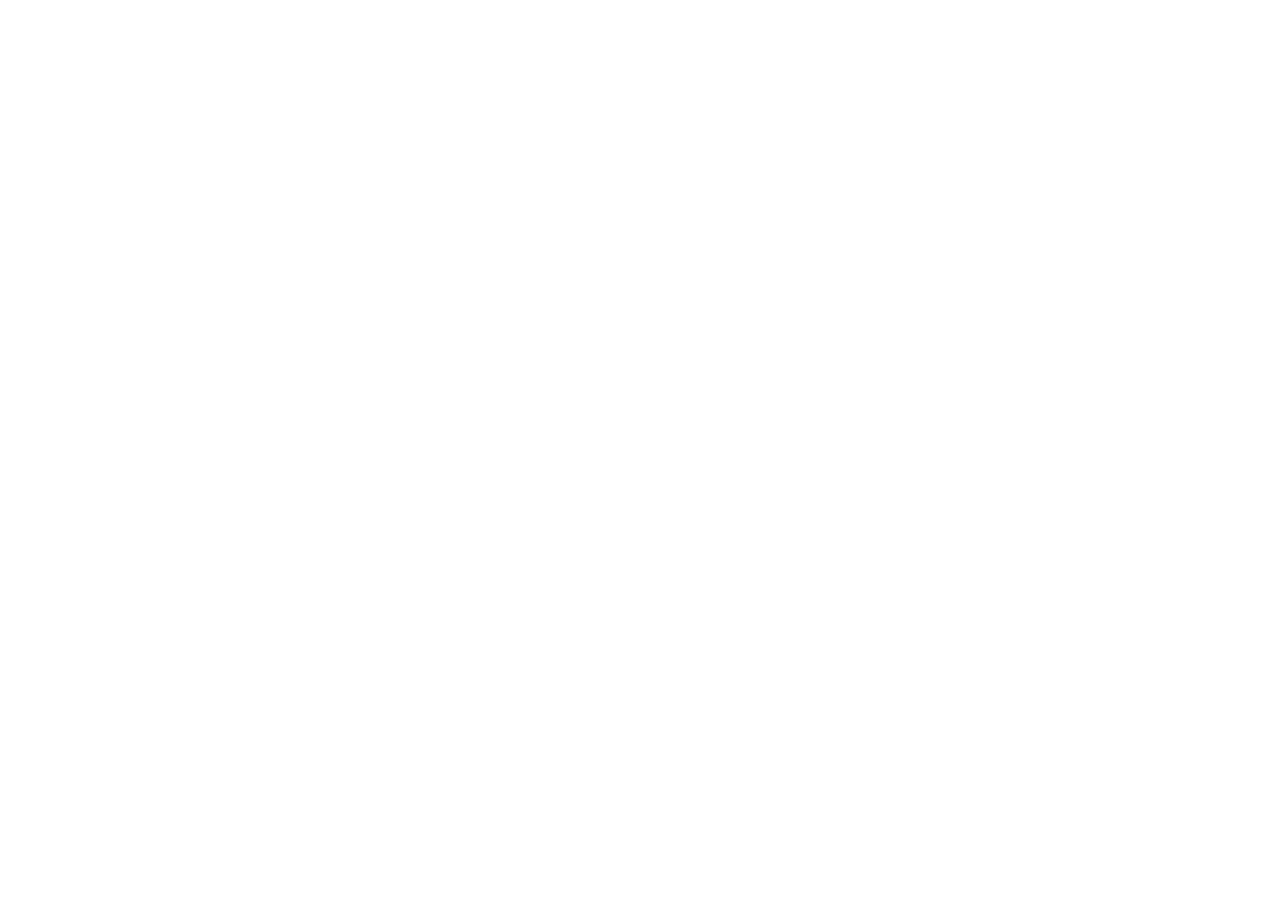
==== index.html @ c4b6b6ae "注册页面完成" ====
<!DOCTYPE html>
<html lang="en">
<head>
    <meta charset="UTF-8">
    <meta name="viewport" content="width=device-width, initial-scale=1.0">
    <title>Document</title>
</head>
<body>
    
</body>
</html>
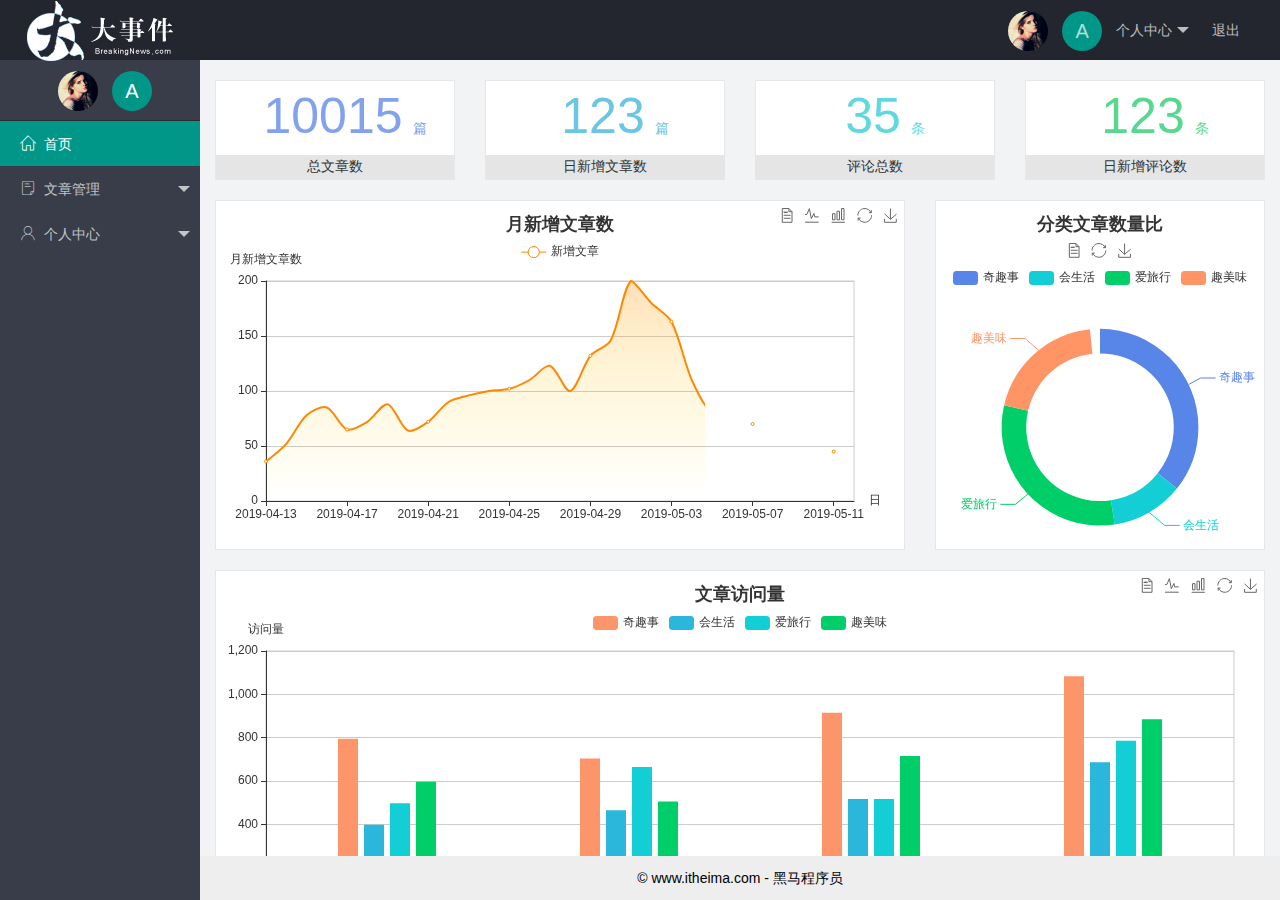
==== commit 9b82e47f: "index页面完成" ====
--- a/index.html
+++ b/index.html
@@ -4,8 +4,78 @@
     <meta charset="UTF-8">
     <meta name="viewport" content="width=device-width, initial-scale=1.0">
     <title>Document</title>
+    <link rel="stylesheet" href="/assets/lib/layui/css/layui.css">
+    <link rel="stylesheet" href="/assets/fonts/iconfont.css">
+    <link rel="stylesheet" href="/assets/css/index.css">
 </head>
-<body>
-    
-</body>
+<body class="layui-layout-body">
+    <div class="layui-layout layui-layout-admin">
+      <div class="layui-header">
+        <div class="layui-logo">
+            <img src="/assets/images/logo.png" alt="">
+        </div>
+        
+        <ul class="layui-nav layui-layout-right">
+          <li class="layui-nav-item">
+            <a href="javascript:;"class="userinfo" >
+              <img src="/assets/images/sample.jpg" class="layui-nav-img">
+              <span class="text-avatar">A</span>
+              个人中心
+            </a>
+            <dl class="layui-nav-child">
+                <dd><a href="javascript:;">基本资料</a></dd>
+                <dd><a href="javascript:;">更换头像</a></dd>
+                <dd><a href="javascript:;">重置密码</a></dd>
+            </dl>
+          </li>
+          <li class="layui-nav-item"><a href="javascript:;" id="btnLogout">退出</a></li>
+        </ul>
+      </div>
+      <div class="layui-side layui-bg-black">
+        <div class="layui-side-scroll">
+          <div class="userinfo">
+            <img src="/assets/images/sample.jpg" class="layui-nav-img">
+            <span class="text-avatar">A</span>
+          <span id="welcome"></span>
+          </div>
+          <!-- 左侧导航区域（可配合layui已有的垂直导航） -->
+          <ul class="layui-nav layui-nav-tree"  lay-filter="test" lay-shrink="all">
+            <li class="layui-nav-item layui-this">
+              <a  href="/home/dashboard.html" target="fm"><i class="iconfont icon-home"></i>首页</a>
+            
+            </li>
+            <li class="layui-nav-item">
+              <a href="javascript:;"><i class="iconfont icon-16"></i>文章管理</a>
+              <dl class="layui-nav-child">
+                <dd><a href="javascript:;"><i class="layui-icon layui-icon-app"></i> 文章类别</a></dd>
+                <dd><a href="javascript:;"><i class="layui-icon layui-icon-app"></i>文章列表</a></dd>
+                <dd><a href="javascript:;"><i class="layui-icon layui-icon-app"></i>发布文章</a></dd>
+              </dl>
+            </li>
+            <li class="layui-nav-item">
+                <a href="javascript:;"><i class="iconfont icon-user"></i>个人中心</a>
+                <dl class="layui-nav-child">
+                  <dd><a href="javascript:;"><i class="layui-icon layui-icon-app"></i>基本资料</a></dd>
+                  <dd><a href="javascript:;"><i class="layui-icon layui-icon-app"></i>更换头像</a></dd>
+                  <dd><a href="javascript:;"><i class="layui-icon layui-icon-app"></i>重置密码</a></dd>
+                </dl>
+              </li>
+          </ul>
+        </div>
+      </div>
+      
+      <div class="layui-body">
+        <!-- 内容主体区域 -->
+      <iframe name="fm" src="/home/dashboard.html" frameborder="0"></iframe>
+      </div>
+      <div class="layui-footer">
+        <!-- 底部固定区域 -->
+        © www.itheima.com - 黑马程序员
+      </div>
+    </div>
+    <script src="/assets/lib/layui/layui.all.js"></script>
+    <script src="/assets/lib/jquery.js"></script>
+    <script src="/assets/js/baseAPI.js"></script>
+    <script src="/assets/js/index.js"></script>
+    </body>
 </html>--- a/assets/lib/layui/css/layui.css
+++ b/assets/lib/layui/css/layui.css
@@ -0,0 +1,2 @@
+/** layui-v2.5.5 MIT License By https://www.layui.com */
+ .layui-inline,img{display:inline-block;vertical-align:middle}h1,h2,h3,h4,h5,h6{font-weight:400}.layui-edge,.layui-header,.layui-inline,.layui-main{position:relative}.layui-body,.layui-edge,.layui-elip{overflow:hidden}.layui-btn,.layui-edge,.layui-inline,img{vertical-align:middle}.layui-btn,.layui-disabled,.layui-icon,.layui-unselect{-moz-user-select:none;-webkit-user-select:none;-ms-user-select:none}.layui-elip,.layui-form-checkbox span,.layui-form-pane .layui-form-label{text-overflow:ellipsis;white-space:nowrap}.layui-breadcrumb,.layui-tree-btnGroup{visibility:hidden}blockquote,body,button,dd,div,dl,dt,form,h1,h2,h3,h4,h5,h6,input,li,ol,p,pre,td,textarea,th,ul{margin:0;padding:0;-webkit-tap-highlight-color:rgba(0,0,0,0)}a:active,a:hover{outline:0}img{border:none}li{list-style:none}table{border-collapse:collapse;border-spacing:0}h4,h5,h6{font-size:100%}button,input,optgroup,option,select,textarea{font-family:inherit;font-size:inherit;font-style:inherit;font-weight:inherit;outline:0}pre{white-space:pre-wrap;white-space:-moz-pre-wrap;white-space:-pre-wrap;white-space:-o-pre-wrap;word-wrap:break-word}body{line-height:24px;font:14px Helvetica Neue,Helvetica,PingFang SC,Tahoma,Arial,sans-serif}hr{height:1px;margin:10px 0;border:0;clear:both}a{color:#333;text-decoration:none}a:hover{color:#777}a cite{font-style:normal;*cursor:pointer}.layui-border-box,.layui-border-box *{box-sizing:border-box}.layui-box,.layui-box *{box-sizing:content-box}.layui-clear{clear:both;*zoom:1}.layui-clear:after{content:'\20';clear:both;*zoom:1;display:block;height:0}.layui-inline{*display:inline;*zoom:1}.layui-edge{display:inline-block;width:0;height:0;border-width:6px;border-style:dashed;border-color:transparent}.layui-edge-top{top:-4px;border-bottom-color:#999;border-bottom-style:solid}.layui-edge-right{border-left-color:#999;border-left-style:solid}.layui-edge-bottom{top:2px;border-top-color:#999;border-top-style:solid}.layui-edge-left{border-right-color:#999;border-right-style:solid}.layui-disabled,.layui-disabled:hover{color:#d2d2d2!important;cursor:not-allowed!important}.layui-circle{border-radius:100%}.layui-show{display:block!important}.layui-hide{display:none!important}@font-face{font-family:layui-icon;src:url(../font/iconfont.eot?v=250);src:url(../font/iconfont.eot?v=250#iefix) format('embedded-opentype'),url(../font/iconfont.woff2?v=250) format('woff2'),url(../font/iconfont.woff?v=250) format('woff'),url(../font/iconfont.ttf?v=250) format('truetype'),url(../font/iconfont.svg?v=250#layui-icon) format('svg')}.layui-icon{font-family:layui-icon!important;font-size:16px;font-style:normal;-webkit-font-smoothing:antialiased;-moz-osx-font-smoothing:grayscale}.layui-icon-reply-fill:before{content:"\e611"}.layui-icon-set-fill:before{content:"\e614"}.layui-icon-menu-fill:before{content:"\e60f"}.layui-icon-search:before{content:"\e615"}.layui-icon-share:before{content:"\e641"}.layui-icon-set-sm:before{content:"\e620"}.layui-icon-engine:before{content:"\e628"}.layui-icon-close:before{content:"\1006"}.layui-icon-close-fill:before{content:"\1007"}.layui-icon-chart-screen:before{content:"\e629"}.layui-icon-star:before{content:"\e600"}.layui-icon-circle-dot:before{content:"\e617"}.layui-icon-chat:before{content:"\e606"}.layui-icon-release:before{content:"\e609"}.layui-icon-list:before{content:"\e60a"}.layui-icon-chart:before{content:"\e62c"}.layui-icon-ok-circle:before{content:"\1005"}.layui-icon-layim-theme:before{content:"\e61b"}.layui-icon-table:before{content:"\e62d"}.layui-icon-right:before{content:"\e602"}.layui-icon-left:before{content:"\e603"}.layui-icon-cart-simple:before{content:"\e698"}.layui-icon-face-cry:before{content:"\e69c"}.layui-icon-face-smile:before{content:"\e6af"}.layui-icon-survey:before{content:"\e6b2"}.layui-icon-tree:before{content:"\e62e"}.layui-icon-upload-circle:before{content:"\e62f"}.layui-icon-add-circle:before{content:"\e61f"}.layui-icon-download-circle:before{content:"\e601"}.layui-icon-templeate-1:before{content:"\e630"}.layui-icon-util:before{content:"\e631"}.layui-icon-face-surprised:before{content:"\e664"}.layui-icon-edit:before{content:"\e642"}.layui-icon-speaker:before{content:"\e645"}.layui-icon-down:before{content:"\e61a"}.layui-icon-file:before{content:"\e621"}.layui-icon-layouts:before{content:"\e632"}.layui-icon-rate-half:before{content:"\e6c9"}.layui-icon-add-circle-fine:before{content:"\e608"}.layui-icon-prev-circle:before{content:"\e633"}.layui-icon-read:before{content:"\e705"}.layui-icon-404:before{content:"\e61c"}.layui-icon-carousel:before{content:"\e634"}.layui-icon-help:before{content:"\e607"}.layui-icon-code-circle:before{content:"\e635"}.layui-icon-water:before{content:"\e636"}.layui-icon-username:before{content:"\e66f"}.layui-icon-find-fill:before{content:"\e670"}.layui-icon-about:before{content:"\e60b"}.layui-icon-location:before{content:"\e715"}.layui-icon-up:before{content:"\e619"}.layui-icon-pause:before{content:"\e651"}.layui-icon-date:before{content:"\e637"}.layui-icon-layim-uploadfile:before{content:"\e61d"}.layui-icon-delete:before{content:"\e640"}.layui-icon-play:before{content:"\e652"}.layui-icon-top:before{content:"\e604"}.layui-icon-friends:before{content:"\e612"}.layui-icon-refresh-3:before{content:"\e9aa"}.layui-icon-ok:before{content:"\e605"}.layui-icon-layer:before{content:"\e638"}.layui-icon-face-smile-fine:before{content:"\e60c"}.layui-icon-dollar:before{content:"\e659"}.layui-icon-group:before{content:"\e613"}.layui-icon-layim-download:before{content:"\e61e"}.layui-icon-picture-fine:before{content:"\e60d"}.layui-icon-link:before{content:"\e64c"}.layui-icon-diamond:before{content:"\e735"}.layui-icon-log:before{content:"\e60e"}.layui-icon-rate-solid:before{content:"\e67a"}.layui-icon-fonts-del:before{content:"\e64f"}.layui-icon-unlink:before{content:"\e64d"}.layui-icon-fonts-clear:before{content:"\e639"}.layui-icon-triangle-r:before{content:"\e623"}.layui-icon-circle:before{content:"\e63f"}.layui-icon-radio:before{content:"\e643"}.layui-icon-align-center:before{content:"\e647"}.layui-icon-align-right:before{content:"\e648"}.layui-icon-align-left:before{content:"\e649"}.layui-icon-loading-1:before{content:"\e63e"}.layui-icon-return:before{content:"\e65c"}.layui-icon-fonts-strong:before{content:"\e62b"}.layui-icon-upload:before{content:"\e67c"}.layui-icon-dialogue:before{content:"\e63a"}.layui-icon-video:before{content:"\e6ed"}.layui-icon-headset:before{content:"\e6fc"}.layui-icon-cellphone-fine:before{content:"\e63b"}.layui-icon-add-1:before{content:"\e654"}.layui-icon-face-smile-b:before{content:"\e650"}.layui-icon-fonts-html:before{content:"\e64b"}.layui-icon-form:before{content:"\e63c"}.layui-icon-cart:before{content:"\e657"}.layui-icon-camera-fill:before{content:"\e65d"}.layui-icon-tabs:before{content:"\e62a"}.layui-icon-fonts-code:before{content:"\e64e"}.layui-icon-fire:before{content:"\e756"}.layui-icon-set:before{content:"\e716"}.layui-icon-fonts-u:before{content:"\e646"}.layui-icon-triangle-d:before{content:"\e625"}.layui-icon-tips:before{content:"\e702"}.layui-icon-picture:before{content:"\e64a"}.layui-icon-more-vertical:before{content:"\e671"}.layui-icon-flag:before{content:"\e66c"}.layui-icon-loading:before{content:"\e63d"}.layui-icon-fonts-i:before{content:"\e644"}.layui-icon-refresh-1:before{content:"\e666"}.layui-icon-rmb:before{content:"\e65e"}.layui-icon-home:before{content:"\e68e"}.layui-icon-user:before{content:"\e770"}.layui-icon-notice:before{content:"\e667"}.layui-icon-login-weibo:before{content:"\e675"}.layui-icon-voice:before{content:"\e688"}.layui-icon-upload-drag:before{content:"\e681"}.layui-icon-login-qq:before{content:"\e676"}.layui-icon-snowflake:before{content:"\e6b1"}.layui-icon-file-b:before{content:"\e655"}.layui-icon-template:before{content:"\e663"}.layui-icon-auz:before{content:"\e672"}.layui-icon-console:before{content:"\e665"}.layui-icon-app:before{content:"\e653"}.layui-icon-prev:before{content:"\e65a"}.layui-icon-website:before{content:"\e7ae"}.layui-icon-next:before{content:"\e65b"}.layui-icon-component:before{content:"\e857"}.layui-icon-more:before{content:"\e65f"}.layui-icon-login-wechat:before{content:"\e677"}.layui-icon-shrink-right:before{content:"\e668"}.layui-icon-spread-left:before{content:"\e66b"}.layui-icon-camera:before{content:"\e660"}.layui-icon-note:before{content:"\e66e"}.layui-icon-refresh:before{content:"\e669"}.layui-icon-female:before{content:"\e661"}.layui-icon-male:before{content:"\e662"}.layui-icon-password:before{content:"\e673"}.layui-icon-senior:before{content:"\e674"}.layui-icon-theme:before{content:"\e66a"}.layui-icon-tread:before{content:"\e6c5"}.layui-icon-praise:before{content:"\e6c6"}.layui-icon-star-fill:before{content:"\e658"}.layui-icon-rate:before{content:"\e67b"}.layui-icon-template-1:before{content:"\e656"}.layui-icon-vercode:before{content:"\e679"}.layui-icon-cellphone:before{content:"\e678"}.layui-icon-screen-full:before{content:"\e622"}.layui-icon-screen-restore:before{content:"\e758"}.layui-icon-cols:before{content:"\e610"}.layui-icon-export:before{content:"\e67d"}.layui-icon-print:before{content:"\e66d"}.layui-icon-slider:before{content:"\e714"}.layui-icon-addition:before{content:"\e624"}.layui-icon-subtraction:before{content:"\e67e"}.layui-icon-service:before{content:"\e626"}.layui-icon-transfer:before{content:"\e691"}.layui-main{width:1140px;margin:0 auto}.layui-header{z-index:1000;height:60px}.layui-header a:hover{transition:all .5s;-webkit-transition:all .5s}.layui-side{position:fixed;left:0;top:0;bottom:0;z-index:999;width:200px;overflow-x:hidden}.layui-side-scroll{position:relative;width:220px;height:100%;overflow-x:hidden}.layui-body{position:absolute;left:200px;right:0;top:0;bottom:0;z-index:998;width:auto;overflow-y:auto;box-sizing:border-box}.layui-layout-body{overflow:hidden}.layui-layout-admin .layui-header{background-color:#23262E}.layui-layout-admin .layui-side{top:60px;width:200px;overflow-x:hidden}.layui-layout-admin .layui-body{position:fixed;top:60px;bottom:44px}.layui-layout-admin .layui-main{width:auto;margin:0 15px}.layui-layout-admin .layui-footer{position:fixed;left:200px;right:0;bottom:0;height:44px;line-height:44px;padding:0 15px;background-color:#eee}.layui-layout-admin .layui-logo{position:absolute;left:0;top:0;width:200px;height:100%;line-height:60px;text-align:center;color:#009688;font-size:16px}.layui-layout-admin .layui-header .layui-nav{background:0 0}.layui-layout-left{position:absolute!important;left:200px;top:0}.layui-layout-right{position:absolute!important;right:0;top:0}.layui-container{position:relative;margin:0 auto;padding:0 15px;box-sizing:border-box}.layui-fluid{position:relative;margin:0 auto;padding:0 15px}.layui-row:after,.layui-row:before{content:'';display:block;clear:both}.layui-col-lg1,.layui-col-lg10,.layui-col-lg11,.layui-col-lg12,.layui-col-lg2,.layui-col-lg3,.layui-col-lg4,.layui-col-lg5,.layui-col-lg6,.layui-col-lg7,.layui-col-lg8,.layui-col-lg9,.layui-col-md1,.layui-col-md10,.layui-col-md11,.layui-col-md12,.layui-col-md2,.layui-col-md3,.layui-col-md4,.layui-col-md5,.layui-col-md6,.layui-col-md7,.layui-col-md8,.layui-col-md9,.layui-col-sm1,.layui-col-sm10,.layui-col-sm11,.layui-col-sm12,.layui-col-sm2,.layui-col-sm3,.layui-col-sm4,.layui-col-sm5,.layui-col-sm6,.layui-col-sm7,.layui-col-sm8,.layui-col-sm9,.layui-col-xs1,.layui-col-xs10,.layui-col-xs11,.layui-col-xs12,.layui-col-xs2,.layui-col-xs3,.layui-col-xs4,.layui-col-xs5,.layui-col-xs6,.layui-col-xs7,.layui-col-xs8,.layui-col-xs9{position:relative;display:block;box-sizing:border-box}.layui-col-xs1,.layui-col-xs10,.layui-col-xs11,.layui-col-xs12,.layui-col-xs2,.layui-col-xs3,.layui-col-xs4,.layui-col-xs5,.layui-col-xs6,.layui-col-xs7,.layui-col-xs8,.layui-col-xs9{float:left}.layui-col-xs1{width:8.33333333%}.layui-col-xs2{width:16.66666667%}.layui-col-xs3{width:25%}.layui-col-xs4{width:33.33333333%}.layui-col-xs5{width:41.66666667%}.layui-col-xs6{width:50%}.layui-col-xs7{width:58.33333333%}.layui-col-xs8{width:66.66666667%}.layui-col-xs9{width:75%}.layui-col-xs10{width:83.33333333%}.layui-col-xs11{width:91.66666667%}.layui-col-xs12{width:100%}.layui-col-xs-offset1{margin-left:8.33333333%}.layui-col-xs-offset2{margin-left:16.66666667%}.layui-col-xs-offset3{margin-left:25%}.layui-col-xs-offset4{margin-left:33.33333333%}.layui-col-xs-offset5{margin-left:41.66666667%}.layui-col-xs-offset6{margin-left:50%}.layui-col-xs-offset7{margin-left:58.33333333%}.layui-col-xs-offset8{margin-left:66.66666667%}.layui-col-xs-offset9{margin-left:75%}.layui-col-xs-offset10{margin-left:83.33333333%}.layui-col-xs-offset11{margin-left:91.66666667%}.layui-col-xs-offset12{margin-left:100%}@media screen and (max-width:768px){.layui-hide-xs{display:none!important}.layui-show-xs-block{display:block!important}.layui-show-xs-inline{display:inline!important}.layui-show-xs-inline-block{display:inline-block!important}}@media screen and (min-width:768px){.layui-container{width:750px}.layui-hide-sm{display:none!important}.layui-show-sm-block{display:block!important}.layui-show-sm-inline{display:inline!important}.layui-show-sm-inline-block{display:inline-block!important}.layui-col-sm1,.layui-col-sm10,.layui-col-sm11,.layui-col-sm12,.layui-col-sm2,.layui-col-sm3,.layui-col-sm4,.layui-col-sm5,.layui-col-sm6,.layui-col-sm7,.layui-col-sm8,.layui-col-sm9{float:left}.layui-col-sm1{width:8.33333333%}.layui-col-sm2{width:16.66666667%}.layui-col-sm3{width:25%}.layui-col-sm4{width:33.33333333%}.layui-col-sm5{width:41.66666667%}.layui-col-sm6{width:50%}.layui-col-sm7{width:58.33333333%}.layui-col-sm8{width:66.66666667%}.layui-col-sm9{width:75%}.layui-col-sm10{width:83.33333333%}.layui-col-sm11{width:91.66666667%}.layui-col-sm12{width:100%}.layui-col-sm-offset1{margin-left:8.33333333%}.layui-col-sm-offset2{margin-left:16.66666667%}.layui-col-sm-offset3{margin-left:25%}.layui-col-sm-offset4{margin-left:33.33333333%}.layui-col-sm-offset5{margin-left:41.66666667%}.layui-col-sm-offset6{margin-left:50%}.layui-col-sm-offset7{margin-left:58.33333333%}.layui-col-sm-offset8{margin-left:66.66666667%}.layui-col-sm-offset9{margin-left:75%}.layui-col-sm-offset10{margin-left:83.33333333%}.layui-col-sm-offset11{margin-left:91.66666667%}.layui-col-sm-offset12{margin-left:100%}}@media screen and (min-width:992px){.layui-container{width:970px}.layui-hide-md{display:none!important}.layui-show-md-block{display:block!important}.layui-show-md-inline{display:inline!important}.layui-show-md-inline-block{display:inline-block!important}.layui-col-md1,.layui-col-md10,.layui-col-md11,.layui-col-md12,.layui-col-md2,.layui-col-md3,.layui-col-md4,.layui-col-md5,.layui-col-md6,.layui-col-md7,.layui-col-md8,.layui-col-md9{float:left}.layui-col-md1{width:8.33333333%}.layui-col-md2{width:16.66666667%}.layui-col-md3{width:25%}.layui-col-md4{width:33.33333333%}.layui-col-md5{width:41.66666667%}.layui-col-md6{width:50%}.layui-col-md7{width:58.33333333%}.layui-col-md8{width:66.66666667%}.layui-col-md9{width:75%}.layui-col-md10{width:83.33333333%}.layui-col-md11{width:91.66666667%}.layui-col-md12{width:100%}.layui-col-md-offset1{margin-left:8.33333333%}.layui-col-md-offset2{margin-left:16.66666667%}.layui-col-md-offset3{margin-left:25%}.layui-col-md-offset4{margin-left:33.33333333%}.layui-col-md-offset5{margin-left:41.66666667%}.layui-col-md-offset6{margin-left:50%}.layui-col-md-offset7{margin-left:58.33333333%}.layui-col-md-offset8{margin-left:66.66666667%}.layui-col-md-offset9{margin-left:75%}.layui-col-md-offset10{margin-left:83.33333333%}.layui-col-md-offset11{margin-left:91.66666667%}.layui-col-md-offset12{margin-left:100%}}@media screen and (min-width:1200px){.layui-container{width:1170px}.layui-hide-lg{display:none!important}.layui-show-lg-block{display:block!important}.layui-show-lg-inline{display:inline!important}.layui-show-lg-inline-block{display:inline-block!important}.layui-col-lg1,.layui-col-lg10,.layui-col-lg11,.layui-col-lg12,.layui-col-lg2,.layui-col-lg3,.layui-col-lg4,.layui-col-lg5,.layui-col-lg6,.layui-col-lg7,.layui-col-lg8,.layui-col-lg9{float:left}.layui-col-lg1{width:8.33333333%}.layui-col-lg2{width:16.66666667%}.layui-col-lg3{width:25%}.layui-col-lg4{width:33.33333333%}.layui-col-lg5{width:41.66666667%}.layui-col-lg6{width:50%}.layui-col-lg7{width:58.33333333%}.layui-col-lg8{width:66.66666667%}.layui-col-lg9{width:75%}.layui-col-lg10{width:83.33333333%}.layui-col-lg11{width:91.66666667%}.layui-col-lg12{width:100%}.layui-col-lg-offset1{margin-left:8.33333333%}.layui-col-lg-offset2{margin-left:16.66666667%}.layui-col-lg-offset3{margin-left:25%}.layui-col-lg-offset4{margin-left:33.33333333%}.layui-col-lg-offset5{margin-left:41.66666667%}.layui-col-lg-offset6{margin-left:50%}.layui-col-lg-offset7{margin-left:58.33333333%}.layui-col-lg-offset8{margin-left:66.66666667%}.layui-col-lg-offset9{margin-left:75%}.layui-col-lg-offset10{margin-left:83.33333333%}.layui-col-lg-offset11{margin-left:91.66666667%}.layui-col-lg-offset12{margin-left:100%}}.layui-col-space1{margin:-.5px}.layui-col-space1>*{padding:.5px}.layui-col-space3{margin:-1.5px}.layui-col-space3>*{padding:1.5px}.layui-col-space5{margin:-2.5px}.layui-col-space5>*{padding:2.5px}.layui-col-space8{margin:-3.5px}.layui-col-space8>*{padding:3.5px}.layui-col-space10{margin:-5px}.layui-col-space10>*{padding:5px}.layui-col-space12{margin:-6px}.layui-col-space12>*{padding:6px}.layui-col-space15{margin:-7.5px}.layui-col-space15>*{padding:7.5px}.layui-col-space18{margin:-9px}.layui-col-space18>*{padding:9px}.layui-col-space20{margin:-10px}.layui-col-space20>*{padding:10px}.layui-col-space22{margin:-11px}.layui-col-space22>*{padding:11px}.layui-col-space25{margin:-12.5px}.layui-col-space25>*{padding:12.5px}.layui-col-space30{margin:-15px}.layui-col-space30>*{padding:15px}.layui-btn,.layui-input,.layui-select,.layui-textarea,.layui-upload-button{outline:0;-webkit-appearance:none;transition:all .3s;-webkit-transition:all .3s;box-sizing:border-box}.layui-elem-quote{margin-bottom:10px;padding:15px;line-height:22px;border-left:5px solid #009688;border-radius:0 2px 2px 0;background-color:#f2f2f2}.layui-quote-nm{border-style:solid;border-width:1px 1px 1px 5px;background:0 0}.layui-elem-field{margin-bottom:10px;padding:0;border-width:1px;border-style:solid}.layui-elem-field legend{margin-left:20px;padding:0 10px;font-size:20px;font-weight:300}.layui-field-title{margin:10px 0 20px;border-width:1px 0 0}.layui-field-box{padding:10px 15px}.layui-field-title .layui-field-box{padding:10px 0}.layui-progress{position:relative;height:6px;border-radius:20px;background-color:#e2e2e2}.layui-progress-bar{position:absolute;left:0;top:0;width:0;max-width:100%;height:6px;border-radius:20px;text-align:right;background-color:#5FB878;transition:all .3s;-webkit-transition:all .3s}.layui-progress-big,.layui-progress-big .layui-progress-bar{height:18px;line-height:18px}.layui-progress-text{position:relative;top:-20px;line-height:18px;font-size:12px;color:#666}.layui-progress-big .layui-progress-text{position:static;padding:0 10px;color:#fff}.layui-collapse{border-width:1px;border-style:solid;border-radius:2px}.layui-colla-content,.layui-colla-item{border-top-width:1px;border-top-style:solid}.layui-colla-item:first-child{border-top:none}.layui-colla-title{position:relative;height:42px;line-height:42px;padding:0 15px 0 35px;color:#333;background-color:#f2f2f2;cursor:pointer;font-size:14px;overflow:hidden}.layui-colla-content{display:none;padding:10px 15px;line-height:22px;color:#666}.layui-colla-icon{position:absolute;left:15px;top:0;font-size:14px}.layui-card{margin-bottom:15px;border-radius:2px;background-color:#fff;box-shadow:0 1px 2px 0 rgba(0,0,0,.05)}.layui-card:last-child{margin-bottom:0}.layui-card-header{position:relative;height:42px;line-height:42px;padding:0 15px;border-bottom:1px solid #f6f6f6;color:#333;border-radius:2px 2px 0 0;font-size:14px}.layui-bg-black,.layui-bg-blue,.layui-bg-cyan,.layui-bg-green,.layui-bg-orange,.layui-bg-red{color:#fff!important}.layui-card-body{position:relative;padding:10px 15px;line-height:24px}.layui-card-body[pad15]{padding:15px}.layui-card-body[pad20]{padding:20px}.layui-card-body .layui-table{margin:5px 0}.layui-card .layui-tab{margin:0}.layui-panel-window{position:relative;padding:15px;border-radius:0;border-top:5px solid #E6E6E6;background-color:#fff}.layui-auxiliar-moving{position:fixed;left:0;right:0;top:0;bottom:0;width:100%;height:100%;background:0 0;z-index:9999999999}.layui-form-label,.layui-form-mid,.layui-form-select,.layui-input-block,.layui-input-inline,.layui-textarea{position:relative}.layui-bg-red{background-color:#FF5722!important}.layui-bg-orange{background-color:#FFB800!important}.layui-bg-green{background-color:#009688!important}.layui-bg-cyan{background-color:#2F4056!important}.layui-bg-blue{background-color:#1E9FFF!important}.layui-bg-black{background-color:#393D49!important}.layui-bg-gray{background-color:#eee!important;color:#666!important}.layui-badge-rim,.layui-colla-content,.layui-colla-item,.layui-collapse,.layui-elem-field,.layui-form-pane .layui-form-item[pane],.layui-form-pane .layui-form-label,.layui-input,.layui-layedit,.layui-layedit-tool,.layui-quote-nm,.layui-select,.layui-tab-bar,.layui-tab-card,.layui-tab-title,.layui-tab-title .layui-this:after,.layui-textarea{border-color:#e6e6e6}.layui-timeline-item:before,hr{background-color:#e6e6e6}.layui-text{line-height:22px;font-size:14px;color:#666}.layui-text h1,.layui-text h2,.layui-text h3{font-weight:500;color:#333}.layui-text h1{font-size:30px}.layui-text h2{font-size:24px}.layui-text h3{font-size:18px}.layui-text a:not(.layui-btn){color:#01AAED}.layui-text a:not(.layui-btn):hover{text-decoration:underline}.layui-text ul{padding:5px 0 5px 15px}.layui-text ul li{margin-top:5px;list-style-type:disc}.layui-text em,.layui-word-aux{color:#999!important;padding:0 5px!important}.layui-btn{display:inline-block;height:38px;line-height:38px;padding:0 18px;background-color:#009688;color:#fff;white-space:nowrap;text-align:center;font-size:14px;border:none;border-radius:2px;cursor:pointer}.layui-btn:hover{opacity:.8;filter:alpha(opacity=80);color:#fff}.layui-btn:active{opacity:1;filter:alpha(opacity=100)}.layui-btn+.layui-btn{margin-left:10px}.layui-btn-container{font-size:0}.layui-btn-container .layui-btn{margin-right:10px;margin-bottom:10px}.layui-btn-container .layui-btn+.layui-btn{margin-left:0}.layui-table .layui-btn-container .layui-btn{margin-bottom:9px}.layui-btn-radius{border-radius:100px}.layui-btn .layui-icon{margin-right:3px;font-size:18px;vertical-align:bottom;vertical-align:middle\9}.layui-btn-primary{border:1px solid #C9C9C9;background-color:#fff;color:#555}.layui-btn-primary:hover{border-color:#009688;color:#333}.layui-btn-normal{background-color:#1E9FFF}.layui-btn-warm{background-color:#FFB800}.layui-btn-danger{background-color:#FF5722}.layui-btn-checked{background-color:#5FB878}.layui-btn-disabled,.layui-btn-disabled:active,.layui-btn-disabled:hover{border:1px solid #e6e6e6;background-color:#FBFBFB;color:#C9C9C9;cursor:not-allowed;opacity:1}.layui-btn-lg{height:44px;line-height:44px;padding:0 25px;font-size:16px}.layui-btn-sm{height:30px;line-height:30px;padding:0 10px;font-size:12px}.layui-btn-sm i{font-size:16px!important}.layui-btn-xs{height:22px;line-height:22px;padding:0 5px;font-size:12px}.layui-btn-xs i{font-size:14px!important}.layui-btn-group{display:inline-block;vertical-align:middle;font-size:0}.layui-btn-group .layui-btn{margin-left:0!important;margin-right:0!important;border-left:1px solid rgba(255,255,255,.5);border-radius:0}.layui-btn-group .layui-btn-primary{border-left:none}.layui-btn-group .layui-btn-primary:hover{border-color:#C9C9C9;color:#009688}.layui-btn-group .layui-btn:first-child{border-left:none;border-radius:2px 0 0 2px}.layui-btn-group .layui-btn-primary:first-child{border-left:1px solid #c9c9c9}.layui-btn-group .layui-btn:last-child{border-radius:0 2px 2px 0}.layui-btn-group .layui-btn+.layui-btn{margin-left:0}.layui-btn-group+.layui-btn-group{margin-left:10px}.layui-btn-fluid{width:100%}.layui-input,.layui-select,.layui-textarea{height:38px;line-height:1.3;line-height:38px\9;border-width:1px;border-style:solid;background-color:#fff;border-radius:2px}.layui-input::-webkit-input-placeholder,.layui-select::-webkit-input-placeholder,.layui-textarea::-webkit-input-placeholder{line-height:1.3}.layui-input,.layui-textarea{display:block;width:100%;padding-left:10px}.layui-input:hover,.layui-textarea:hover{border-color:#D2D2D2!important}.layui-input:focus,.layui-textarea:focus{border-color:#C9C9C9!important}.layui-textarea{min-height:100px;height:auto;line-height:20px;padding:6px 10px;resize:vertical}.layui-select{padding:0 10px}.layui-form input[type=checkbox],.layui-form input[type=radio],.layui-form select{display:none}.layui-form [lay-ignore]{display:initial}.layui-form-item{margin-bottom:15px;clear:both;*zoom:1}.layui-form-item:after{content:'\20';clear:both;*zoom:1;display:block;height:0}.layui-form-label{float:left;display:block;padding:9px 15px;width:80px;font-weight:400;line-height:20px;text-align:right}.layui-form-label-col{display:block;float:none;padding:9px 0;line-height:20px;text-align:left}.layui-form-item .layui-inline{margin-bottom:5px;margin-right:10px}.layui-input-block{margin-left:110px;min-height:36px}.layui-input-inline{display:inline-block;vertical-align:middle}.layui-form-item .layui-input-inline{float:left;width:190px;margin-right:10px}.layui-form-text .layui-input-inline{width:auto}.layui-form-mid{float:left;display:block;padding:9px 0!important;line-height:20px;margin-right:10px}.layui-form-danger+.layui-form-select .layui-input,.layui-form-danger:focus{border-color:#FF5722!important}.layui-form-select .layui-input{padding-right:30px;cursor:pointer}.layui-form-select .layui-edge{position:absolute;right:10px;top:50%;margin-top:-3px;cursor:pointer;border-width:6px;border-top-color:#c2c2c2;border-top-style:solid;transition:all .3s;-webkit-transition:all .3s}.layui-form-select dl{display:none;position:absolute;left:0;top:42px;padding:5px 0;z-index:899;min-width:100%;border:1px solid #d2d2d2;max-height:300px;overflow-y:auto;background-color:#fff;border-radius:2px;box-shadow:0 2px 4px rgba(0,0,0,.12);box-sizing:border-box}.layui-form-select dl dd,.layui-form-select dl dt{padding:0 10px;line-height:36px;white-space:nowrap;overflow:hidden;text-overflow:ellipsis}.layui-form-select dl dt{font-size:12px;color:#999}.layui-form-select dl dd{cursor:pointer}.layui-form-select dl dd:hover{background-color:#f2f2f2;-webkit-transition:.5s all;transition:.5s all}.layui-form-select .layui-select-group dd{padding-left:20px}.layui-form-select dl dd.layui-select-tips{padding-left:10px!important;color:#999}.layui-form-select dl dd.layui-this{background-color:#5FB878;color:#fff}.layui-form-checkbox,.layui-form-select dl dd.layui-disabled{background-color:#fff}.layui-form-selected dl{display:block}.layui-form-checkbox,.layui-form-checkbox *,.layui-form-switch{display:inline-block;vertical-align:middle}.layui-form-selected .layui-edge{margin-top:-9px;-webkit-transform:rotate(180deg);transform:rotate(180deg);margin-top:-3px\9}:root .layui-form-selected .layui-edge{margin-top:-9px\0/IE9}.layui-form-selectup dl{top:auto;bottom:42px}.layui-select-none{margin:5px 0;text-align:center;color:#999}.layui-select-disabled .layui-disabled{border-color:#eee!important}.layui-select-disabled .layui-edge{border-top-color:#d2d2d2}.layui-form-checkbox{position:relative;height:30px;line-height:30px;margin-right:10px;padding-right:30px;cursor:pointer;font-size:0;-webkit-transition:.1s linear;transition:.1s linear;box-sizing:border-box}.layui-form-checkbox span{padding:0 10px;height:100%;font-size:14px;border-radius:2px 0 0 2px;background-color:#d2d2d2;color:#fff;overflow:hidden}.layui-form-checkbox:hover span{background-color:#c2c2c2}.layui-form-checkbox i{position:absolute;right:0;top:0;width:30px;height:28px;border:1px solid #d2d2d2;border-left:none;border-radius:0 2px 2px 0;color:#fff;font-size:20px;text-align:center}.layui-form-checkbox:hover i{border-color:#c2c2c2;color:#c2c2c2}.layui-form-checked,.layui-form-checked:hover{border-color:#5FB878}.layui-form-checked span,.layui-form-checked:hover span{background-color:#5FB878}.layui-form-checked i,.layui-form-checked:hover i{color:#5FB878}.layui-form-item .layui-form-checkbox{margin-top:4px}.layui-form-checkbox[lay-skin=primary]{height:auto!important;line-height:normal!important;min-width:18px;min-height:18px;border:none!important;margin-right:0;padding-left:28px;padding-right:0;background:0 0}.layui-form-checkbox[lay-skin=primary] span{padding-left:0;padding-right:15px;line-height:18px;background:0 0;color:#666}.layui-form-checkbox[lay-skin=primary] i{right:auto;left:0;width:16px;height:16px;line-height:16px;border:1px solid #d2d2d2;font-size:12px;border-radius:2px;background-color:#fff;-webkit-transition:.1s linear;transition:.1s linear}.layui-form-checkbox[lay-skin=primary]:hover i{border-color:#5FB878;color:#fff}.layui-form-checked[lay-skin=primary] i{border-color:#5FB878!important;background-color:#5FB878;color:#fff}.layui-checkbox-disbaled[lay-skin=primary] span{background:0 0!important;color:#c2c2c2}.layui-checkbox-disbaled[lay-skin=primary]:hover i{border-color:#d2d2d2}.layui-form-item .layui-form-checkbox[lay-skin=primary]{margin-top:10px}.layui-form-switch{position:relative;height:22px;line-height:22px;min-width:35px;padding:0 5px;margin-top:8px;border:1px solid #d2d2d2;border-radius:20px;cursor:pointer;background-color:#fff;-webkit-transition:.1s linear;transition:.1s linear}.layui-form-switch i{position:absolute;left:5px;top:3px;width:16px;height:16px;border-radius:20px;background-color:#d2d2d2;-webkit-transition:.1s linear;transition:.1s linear}.layui-form-switch em{position:relative;top:0;width:25px;margin-left:21px;padding:0!important;text-align:center!important;color:#999!important;font-style:normal!important;font-size:12px}.layui-form-onswitch{border-color:#5FB878;background-color:#5FB878}.layui-checkbox-disbaled,.layui-checkbox-disbaled i{border-color:#e2e2e2!important}.layui-form-onswitch i{left:100%;margin-left:-21px;background-color:#fff}.layui-form-onswitch em{margin-left:5px;margin-right:21px;color:#fff!important}.layui-checkbox-disbaled span{background-color:#e2e2e2!important}.layui-checkbox-disbaled:hover i{color:#fff!important}[lay-radio]{display:none}.layui-form-radio,.layui-form-radio *{display:inline-block;vertical-align:middle}.layui-form-radio{line-height:28px;margin:6px 10px 0 0;padding-right:10px;cursor:pointer;font-size:0}.layui-form-radio *{font-size:14px}.layui-form-radio>i{margin-right:8px;font-size:22px;color:#c2c2c2}.layui-form-radio>i:hover,.layui-form-radioed>i{color:#5FB878}.layui-radio-disbaled>i{color:#e2e2e2!important}.layui-form-pane .layui-form-label{width:110px;padding:8px 15px;height:38px;line-height:20px;border-width:1px;border-style:solid;border-radius:2px 0 0 2px;text-align:center;background-color:#FBFBFB;overflow:hidden;box-sizing:border-box}.layui-form-pane .layui-input-inline{margin-left:-1px}.layui-form-pane .layui-input-block{margin-left:110px;left:-1px}.layui-form-pane .layui-input{border-radius:0 2px 2px 0}.layui-form-pane .layui-form-text .layui-form-label{float:none;width:100%;border-radius:2px;box-sizing:border-box;text-align:left}.layui-form-pane .layui-form-text .layui-input-inline{display:block;margin:0;top:-1px;clear:both}.layui-form-pane .layui-form-text .layui-input-block{margin:0;left:0;top:-1px}.layui-form-pane .layui-form-text .layui-textarea{min-height:100px;border-radius:0 0 2px 2px}.layui-form-pane .layui-form-checkbox{margin:4px 0 4px 10px}.layui-form-pane .layui-form-radio,.layui-form-pane .layui-form-switch{margin-top:6px;margin-left:10px}.layui-form-pane .layui-form-item[pane]{position:relative;border-width:1px;border-style:solid}.layui-form-pane .layui-form-item[pane] .layui-form-label{position:absolute;left:0;top:0;height:100%;border-width:0 1px 0 0}.layui-form-pane .layui-form-item[pane] .layui-input-inline{margin-left:110px}@media screen and (max-width:450px){.layui-form-item .layui-form-label{text-overflow:ellipsis;overflow:hidden;white-space:nowrap}.layui-form-item .layui-inline{display:block;margin-right:0;margin-bottom:20px;clear:both}.layui-form-item .layui-inline:after{content:'\20';clear:both;display:block;height:0}.layui-form-item .layui-input-inline{display:block;float:none;left:-3px;width:auto;margin:0 0 10px 112px}.layui-form-item .layui-input-inline+.layui-form-mid{margin-left:110px;top:-5px;padding:0}.layui-form-item .layui-form-checkbox{margin-right:5px;margin-bottom:5px}}.layui-layedit{border-width:1px;border-style:solid;border-radius:2px}.layui-layedit-tool{padding:3px 5px;border-bottom-width:1px;border-bottom-style:solid;font-size:0}.layedit-tool-fixed{position:fixed;top:0;border-top:1px solid #e2e2e2}.layui-layedit-tool .layedit-tool-mid,.layui-layedit-tool .layui-icon{display:inline-block;vertical-align:middle;text-align:center;font-size:14px}.layui-layedit-tool .layui-icon{position:relative;width:32px;height:30px;line-height:30px;margin:3px 5px;color:#777;cursor:pointer;border-radius:2px}.layui-layedit-tool .layui-icon:hover{color:#393D49}.layui-layedit-tool .layui-icon:active{color:#000}.layui-layedit-tool .layedit-tool-active{background-color:#e2e2e2;color:#000}.layui-layedit-tool .layui-disabled,.layui-layedit-tool .layui-disabled:hover{color:#d2d2d2;cursor:not-allowed}.layui-layedit-tool .layedit-tool-mid{width:1px;height:18px;margin:0 10px;background-color:#d2d2d2}.layedit-tool-html{width:50px!important;font-size:30px!important}.layedit-tool-b,.layedit-tool-code,.layedit-tool-help{font-size:16px!important}.layedit-tool-d,.layedit-tool-face,.layedit-tool-image,.layedit-tool-unlink{font-size:18px!important}.layedit-tool-image input{position:absolute;font-size:0;left:0;top:0;width:100%;height:100%;opacity:.01;filter:Alpha(opacity=1);cursor:pointer}.layui-layedit-iframe iframe{display:block;width:100%}#LAY_layedit_code{overflow:hidden}.layui-laypage{display:inline-block;*display:inline;*zoom:1;vertical-align:middle;margin:10px 0;font-size:0}.layui-laypage>a:first-child,.layui-laypage>a:first-child em{border-radius:2px 0 0 2px}.layui-laypage>a:last-child,.layui-laypage>a:last-child em{border-radius:0 2px 2px 0}.layui-laypage>:first-child{margin-left:0!important}.layui-laypage>:last-child{margin-right:0!important}.layui-laypage a,.layui-laypage button,.layui-laypage input,.layui-laypage select,.layui-laypage span{border:1px solid #e2e2e2}.layui-laypage a,.layui-laypage span{display:inline-block;*display:inline;*zoom:1;vertical-align:middle;padding:0 15px;height:28px;line-height:28px;margin:0 -1px 5px 0;background-color:#fff;color:#333;font-size:12px}.layui-flow-more a *,.layui-laypage input,.layui-table-view select[lay-ignore]{display:inline-block}.layui-laypage a:hover{color:#009688}.layui-laypage em{font-style:normal}.layui-laypage .layui-laypage-spr{color:#999;font-weight:700}.layui-laypage a{text-decoration:none}.layui-laypage .layui-laypage-curr{position:relative}.layui-laypage .layui-laypage-curr em{position:relative;color:#fff}.layui-laypage .layui-laypage-curr .layui-laypage-em{position:absolute;left:-1px;top:-1px;padding:1px;width:100%;height:100%;background-color:#009688}.layui-laypage-em{border-radius:2px}.layui-laypage-next em,.layui-laypage-prev em{font-family:Sim sun;font-size:16px}.layui-laypage .layui-laypage-count,.layui-laypage .layui-laypage-limits,.layui-laypage .layui-laypage-refresh,.layui-laypage .layui-laypage-skip{margin-left:10px;margin-right:10px;padding:0;border:none}.layui-laypage .layui-laypage-limits,.layui-laypage .layui-laypage-refresh{vertical-align:top}.layui-laypage .layui-laypage-refresh i{font-size:18px;cursor:pointer}.layui-laypage select{height:22px;padding:3px;border-radius:2px;cursor:pointer}.layui-laypage .layui-laypage-skip{height:30px;line-height:30px;color:#999}.layui-laypage button,.layui-laypage input{height:30px;line-height:30px;border-radius:2px;vertical-align:top;background-color:#fff;box-sizing:border-box}.layui-laypage input{width:40px;margin:0 10px;padding:0 3px;text-align:center}.layui-laypage input:focus,.layui-laypage select:focus{border-color:#009688!important}.layui-laypage button{margin-left:10px;padding:0 10px;cursor:pointer}.layui-table,.layui-table-view{margin:10px 0}.layui-flow-more{margin:10px 0;text-align:center;color:#999;font-size:14px}.layui-flow-more a{height:32px;line-height:32px}.layui-flow-more a *{vertical-align:top}.layui-flow-more a cite{padding:0 20px;border-radius:3px;background-color:#eee;color:#333;font-style:normal}.layui-flow-more a cite:hover{opacity:.8}.layui-flow-more a i{font-size:30px;color:#737383}.layui-table{width:100%;background-color:#fff;color:#666}.layui-table tr{transition:all .3s;-webkit-transition:all .3s}.layui-table th{text-align:left;font-weight:400}.layui-table tbody tr:hover,.layui-table thead tr,.layui-table-click,.layui-table-header,.layui-table-hover,.layui-table-mend,.layui-table-patch,.layui-table-tool,.layui-table-total,.layui-table-total tr,.layui-table[lay-even] tr:nth-child(even){background-color:#f2f2f2}.layui-table td,.layui-table th,.layui-table-col-set,.layui-table-fixed-r,.layui-table-grid-down,.layui-table-header,.layui-table-page,.layui-table-tips-main,.layui-table-tool,.layui-table-total,.layui-table-view,.layui-table[lay-skin=line],.layui-table[lay-skin=row]{border-width:1px;border-style:solid;border-color:#e6e6e6}.layui-table td,.layui-table th{position:relative;padding:9px 15px;min-height:20px;line-height:20px;font-size:14px}.layui-table[lay-skin=line] td,.layui-table[lay-skin=line] th{border-width:0 0 1px}.layui-table[lay-skin=row] td,.layui-table[lay-skin=row] th{border-width:0 1px 0 0}.layui-table[lay-skin=nob] td,.layui-table[lay-skin=nob] th{border:none}.layui-table img{max-width:100px}.layui-table[lay-size=lg] td,.layui-table[lay-size=lg] th{padding:15px 30px}.layui-table-view .layui-table[lay-size=lg] .layui-table-cell{height:40px;line-height:40px}.layui-table[lay-size=sm] td,.layui-table[lay-size=sm] th{font-size:12px;padding:5px 10px}.layui-table-view .layui-table[lay-size=sm] .layui-table-cell{height:20px;line-height:20px}.layui-table[lay-data]{display:none}.layui-table-box{position:relative;overflow:hidden}.layui-table-view .layui-table{position:relative;width:auto;margin:0}.layui-table-view .layui-table[lay-skin=line]{border-width:0 1px 0 0}.layui-table-view .layui-table[lay-skin=row]{border-width:0 0 1px}.layui-table-view .layui-table td,.layui-table-view .layui-table th{padding:5px 0;border-top:none;border-left:none}.layui-table-view .layui-table th.layui-unselect .layui-table-cell span{cursor:pointer}.layui-table-view .layui-table td{cursor:default}.layui-table-view .layui-table td[data-edit=text]{cursor:text}.layui-table-view .layui-form-checkbox[lay-skin=primary] i{width:18px;height:18px}.layui-table-view .layui-form-radio{line-height:0;padding:0}.layui-table-view .layui-form-radio>i{margin:0;font-size:20px}.layui-table-init{position:absolute;left:0;top:0;width:100%;height:100%;text-align:center;z-index:110}.layui-table-init .layui-icon{position:absolute;left:50%;top:50%;margin:-15px 0 0 -15px;font-size:30px;color:#c2c2c2}.layui-table-header{border-width:0 0 1px;overflow:hidden}.layui-table-header .layui-table{margin-bottom:-1px}.layui-table-tool .layui-inline[lay-event]{position:relative;width:26px;height:26px;padding:5px;line-height:16px;margin-right:10px;text-align:center;color:#333;border:1px solid #ccc;cursor:pointer;-webkit-transition:.5s all;transition:.5s all}.layui-table-tool .layui-inline[lay-event]:hover{border:1px solid #999}.layui-table-tool-temp{padding-right:120px}.layui-table-tool-self{position:absolute;right:17px;top:10px}.layui-table-tool .layui-table-tool-self .layui-inline[lay-event]{margin:0 0 0 10px}.layui-table-tool-panel{position:absolute;top:29px;left:-1px;padding:5px 0;min-width:150px;min-height:40px;border:1px solid #d2d2d2;text-align:left;overflow-y:auto;background-color:#fff;box-shadow:0 2px 4px rgba(0,0,0,.12)}.layui-table-cell,.layui-table-tool-panel li{overflow:hidden;text-overflow:ellipsis;white-space:nowrap}.layui-table-tool-panel li{padding:0 10px;line-height:30px;-webkit-transition:.5s all;transition:.5s all}.layui-table-tool-panel li .layui-form-checkbox[lay-skin=primary]{width:100%;padding-left:28px}.layui-table-tool-panel li:hover{background-color:#f2f2f2}.layui-table-tool-panel li .layui-form-checkbox[lay-skin=primary] i{position:absolute;left:0;top:0}.layui-table-tool-panel li .layui-form-checkbox[lay-skin=primary] span{padding:0}.layui-table-tool .layui-table-tool-self .layui-table-tool-panel{left:auto;right:-1px}.layui-table-col-set{position:absolute;right:0;top:0;width:20px;height:100%;border-width:0 0 0 1px;background-color:#fff}.layui-table-sort{width:10px;height:20px;margin-left:5px;cursor:pointer!important}.layui-table-sort .layui-edge{position:absolute;left:5px;border-width:5px}.layui-table-sort .layui-table-sort-asc{top:3px;border-top:none;border-bottom-style:solid;border-bottom-color:#b2b2b2}.layui-table-sort .layui-table-sort-asc:hover{border-bottom-color:#666}.layui-table-sort .layui-table-sort-desc{bottom:5px;border-bottom:none;border-top-style:solid;border-top-color:#b2b2b2}.layui-table-sort .layui-table-sort-desc:hover{border-top-color:#666}.layui-table-sort[lay-sort=asc] .layui-table-sort-asc{border-bottom-color:#000}.layui-table-sort[lay-sort=desc] .layui-table-sort-desc{border-top-color:#000}.layui-table-cell{height:28px;line-height:28px;padding:0 15px;position:relative;box-sizing:border-box}.layui-table-cell .layui-form-checkbox[lay-skin=primary]{top:-1px;padding:0}.layui-table-cell .layui-table-link{color:#01AAED}.laytable-cell-checkbox,.laytable-cell-numbers,.laytable-cell-radio,.laytable-cell-space{padding:0;text-align:center}.layui-table-body{position:relative;overflow:auto;margin-right:-1px;margin-bottom:-1px}.layui-table-body .layui-none{line-height:26px;padding:15px;text-align:center;color:#999}.layui-table-fixed{position:absolute;left:0;top:0;z-index:101}.layui-table-fixed .layui-table-body{overflow:hidden}.layui-table-fixed-l{box-shadow:0 -1px 8px rgba(0,0,0,.08)}.layui-table-fixed-r{left:auto;right:-1px;border-width:0 0 0 1px;box-shadow:-1px 0 8px rgba(0,0,0,.08)}.layui-table-fixed-r .layui-table-header{position:relative;overflow:visible}.layui-table-mend{position:absolute;right:-49px;top:0;height:100%;width:50px}.layui-table-tool{position:relative;z-index:890;width:100%;min-height:50px;line-height:30px;padding:10px 15px;border-width:0 0 1px}.layui-table-tool .layui-btn-container{margin-bottom:-10px}.layui-table-page,.layui-table-total{border-width:1px 0 0;margin-bottom:-1px;overflow:hidden}.layui-table-page{position:relative;width:100%;padding:7px 7px 0;height:41px;font-size:12px;white-space:nowrap}.layui-table-page>div{height:26px}.layui-table-page .layui-laypage{margin:0}.layui-table-page .layui-laypage a,.layui-table-page .layui-laypage span{height:26px;line-height:26px;margin-bottom:10px;border:none;background:0 0}.layui-table-page .layui-laypage a,.layui-table-page .layui-laypage span.layui-laypage-curr{padding:0 12px}.layui-table-page .layui-laypage span{margin-left:0;padding:0}.layui-table-page .layui-laypage .layui-laypage-prev{margin-left:-7px!important}.layui-table-page .layui-laypage .layui-laypage-curr .layui-laypage-em{left:0;top:0;padding:0}.layui-table-page .layui-laypage button,.layui-table-page .layui-laypage input{height:26px;line-height:26px}.layui-table-page .layui-laypage input{width:40px}.layui-table-page .layui-laypage button{padding:0 10px}.layui-table-page select{height:18px}.layui-table-patch .layui-table-cell{padding:0;width:30px}.layui-table-edit{position:absolute;left:0;top:0;width:100%;height:100%;padding:0 14px 1px;border-radius:0;box-shadow:1px 1px 20px rgba(0,0,0,.15)}.layui-table-edit:focus{border-color:#5FB878!important}select.layui-table-edit{padding:0 0 0 10px;border-color:#C9C9C9}.layui-table-view .layui-form-checkbox,.layui-table-view .layui-form-radio,.layui-table-view .layui-form-switch{top:0;margin:0;box-sizing:content-box}.layui-table-view .layui-form-checkbox{top:-1px;height:26px;line-height:26px}.layui-table-view .layui-form-checkbox i{height:26px}.layui-table-grid .layui-table-cell{overflow:visible}.layui-table-grid-down{position:absolute;top:0;right:0;width:26px;height:100%;padding:5px 0;border-width:0 0 0 1px;text-align:center;background-color:#fff;color:#999;cursor:pointer}.layui-table-grid-down .layui-icon{position:absolute;top:50%;left:50%;margin:-8px 0 0 -8px}.layui-table-grid-down:hover{background-color:#fbfbfb}body .layui-table-tips .layui-layer-content{background:0 0;padding:0;box-shadow:0 1px 6px rgba(0,0,0,.12)}.layui-table-tips-main{margin:-44px 0 0 -1px;max-height:150px;padding:8px 15px;font-size:14px;overflow-y:scroll;background-color:#fff;color:#666}.layui-table-tips-c{position:absolute;right:-3px;top:-13px;width:20px;height:20px;padding:3px;cursor:pointer;background-color:#666;border-radius:50%;color:#fff}.layui-table-tips-c:hover{background-color:#777}.layui-table-tips-c:before{position:relative;right:-2px}.layui-upload-file{display:none!important;opacity:.01;filter:Alpha(opacity=1)}.layui-upload-drag,.layui-upload-form,.layui-upload-wrap{display:inline-block}.layui-upload-list{margin:10px 0}.layui-upload-choose{padding:0 10px;color:#999}.layui-upload-drag{position:relative;padding:30px;border:1px dashed #e2e2e2;background-color:#fff;text-align:center;cursor:pointer;color:#999}.layui-upload-drag .layui-icon{font-size:50px;color:#009688}.layui-upload-drag[lay-over]{border-color:#009688}.layui-upload-iframe{position:absolute;width:0;height:0;border:0;visibility:hidden}.layui-upload-wrap{position:relative;vertical-align:middle}.layui-upload-wrap .layui-upload-file{display:block!important;position:absolute;left:0;top:0;z-index:10;font-size:100px;width:100%;height:100%;opacity:.01;filter:Alpha(opacity=1);cursor:pointer}.layui-transfer-active,.layui-transfer-box{display:inline-block;vertical-align:middle}.layui-transfer-box,.layui-transfer-header,.layui-transfer-search{border-width:0;border-style:solid;border-color:#e6e6e6}.layui-transfer-box{position:relative;border-width:1px;width:200px;height:360px;border-radius:2px;background-color:#fff}.layui-transfer-box .layui-form-checkbox{width:100%;margin:0!important}.layui-transfer-header{height:38px;line-height:38px;padding:0 10px;border-bottom-width:1px}.layui-transfer-search{position:relative;padding:10px;border-bottom-width:1px}.layui-transfer-search .layui-input{height:32px;padding-left:30px;font-size:12px}.layui-transfer-search .layui-icon-search{position:absolute;left:20px;top:50%;margin-top:-8px;color:#666}.layui-transfer-active{margin:0 15px}.layui-transfer-active .layui-btn{display:block;margin:0;padding:0 15px;background-color:#5FB878;border-color:#5FB878;color:#fff}.layui-transfer-active .layui-btn-disabled{background-color:#FBFBFB;border-color:#e6e6e6;color:#C9C9C9}.layui-transfer-active .layui-btn:first-child{margin-bottom:15px}.layui-transfer-active .layui-btn .layui-icon{margin:0;font-size:14px!important}.layui-transfer-data{padding:5px 0;overflow:auto}.layui-transfer-data li{height:32px;line-height:32px;padding:0 10px}.layui-transfer-data li:hover{background-color:#f2f2f2;transition:.5s all}.layui-transfer-data .layui-none{padding:15px 10px;text-align:center;color:#999}.layui-nav{position:relative;padding:0 20px;background-color:#393D49;color:#fff;border-radius:2px;font-size:0;box-sizing:border-box}.layui-nav *{font-size:14px}.layui-nav .layui-nav-item{position:relative;display:inline-block;*display:inline;*zoom:1;vertical-align:middle;line-height:60px}.layui-nav .layui-nav-item a{display:block;padding:0 20px;color:#fff;color:rgba(255,255,255,.7);transition:all .3s;-webkit-transition:all .3s}.layui-nav .layui-this:after,.layui-nav-bar,.layui-nav-tree .layui-nav-itemed:after{position:absolute;left:0;top:0;width:0;height:5px;background-color:#5FB878;transition:all .2s;-webkit-transition:all .2s}.layui-nav-bar{z-index:1000}.layui-nav .layui-nav-item a:hover,.layui-nav .layui-this a{color:#fff}.layui-nav .layui-this:after{content:'';top:auto;bottom:0;width:100%}.layui-nav-img{width:30px;height:30px;margin-right:10px;border-radius:50%}.layui-nav .layui-nav-more{content:'';width:0;height:0;border-style:solid dashed dashed;border-color:#fff transparent transparent;overflow:hidden;cursor:pointer;transition:all .2s;-webkit-transition:all .2s;position:absolute;top:50%;right:3px;margin-top:-3px;border-width:6px;border-top-color:rgba(255,255,255,.7)}.layui-nav .layui-nav-mored,.layui-nav-itemed>a .layui-nav-more{margin-top:-9px;border-style:dashed dashed solid;border-color:transparent transparent #fff}.layui-nav-child{display:none;position:absolute;left:0;top:65px;min-width:100%;line-height:36px;padding:5px 0;box-shadow:0 2px 4px rgba(0,0,0,.12);border:1px solid #d2d2d2;background-color:#fff;z-index:100;border-radius:2px;white-space:nowrap}.layui-nav .layui-nav-child a{color:#333}.layui-nav .layui-nav-child a:hover{background-color:#f2f2f2;color:#000}.layui-nav-child dd{position:relative}.layui-nav .layui-nav-child dd.layui-this a,.layui-nav-child dd.layui-this{background-color:#5FB878;color:#fff}.layui-nav-child dd.layui-this:after{display:none}.layui-nav-tree{width:200px;padding:0}.layui-nav-tree .layui-nav-item{display:block;width:100%;line-height:45px}.layui-nav-tree .layui-nav-item a{position:relative;height:45px;line-height:45px;text-overflow:ellipsis;overflow:hidden;white-space:nowrap}.layui-nav-tree .layui-nav-item a:hover{background-color:#4E5465}.layui-nav-tree .layui-nav-bar{width:5px;height:0;background-color:#009688}.layui-nav-tree .layui-nav-child dd.layui-this,.layui-nav-tree .layui-nav-child dd.layui-this a,.layui-nav-tree .layui-this,.layui-nav-tree .layui-this>a,.layui-nav-tree .layui-this>a:hover{background-color:#009688;color:#fff}.layui-nav-tree .layui-this:after{display:none}.layui-nav-itemed>a,.layui-nav-tree .layui-nav-title a,.layui-nav-tree .layui-nav-title a:hover{color:#fff!important}.layui-nav-tree .layui-nav-child{position:relative;z-index:0;top:0;border:none;box-shadow:none}.layui-nav-tree .layui-nav-child a{height:40px;line-height:40px;color:#fff;color:rgba(255,255,255,.7)}.layui-nav-tree .layui-nav-child,.layui-nav-tree .layui-nav-child a:hover{background:0 0;color:#fff}.layui-nav-tree .layui-nav-more{right:10px}.layui-nav-itemed>.layui-nav-child{display:block;padding:0;background-color:rgba(0,0,0,.3)!important}.layui-nav-itemed>.layui-nav-child>.layui-this>.layui-nav-child{display:block}.layui-nav-side{position:fixed;top:0;bottom:0;left:0;overflow-x:hidden;z-index:999}.layui-bg-blue .layui-nav-bar,.layui-bg-blue .layui-nav-itemed:after,.layui-bg-blue .layui-this:after{background-color:#93D1FF}.layui-bg-blue .layui-nav-child dd.layui-this{background-color:#1E9FFF}.layui-bg-blue .layui-nav-itemed>a,.layui-nav-tree.layui-bg-blue .layui-nav-title a,.layui-nav-tree.layui-bg-blue .layui-nav-title a:hover{background-color:#007DDB!important}.layui-breadcrumb{font-size:0}.layui-breadcrumb>*{font-size:14px}.layui-breadcrumb a{color:#999!important}.layui-breadcrumb a:hover{color:#5FB878!important}.layui-breadcrumb a cite{color:#666;font-style:normal}.layui-breadcrumb span[lay-separator]{margin:0 10px;color:#999}.layui-tab{margin:10px 0;text-align:left!important}.layui-tab[overflow]>.layui-tab-title{overflow:hidden}.layui-tab-title{position:relative;left:0;height:40px;white-space:nowrap;font-size:0;border-bottom-width:1px;border-bottom-style:solid;transition:all .2s;-webkit-transition:all .2s}.layui-tab-title li{display:inline-block;*display:inline;*zoom:1;vertical-align:middle;font-size:14px;transition:all .2s;-webkit-transition:all .2s;position:relative;line-height:40px;min-width:65px;padding:0 15px;text-align:center;cursor:pointer}.layui-tab-title li a{display:block}.layui-tab-title .layui-this{color:#000}.layui-tab-title .layui-this:after{position:absolute;left:0;top:0;content:'';width:100%;height:41px;border-width:1px;border-style:solid;border-bottom-color:#fff;border-radius:2px 2px 0 0;box-sizing:border-box;pointer-events:none}.layui-tab-bar{position:absolute;right:0;top:0;z-index:10;width:30px;height:39px;line-height:39px;border-width:1px;border-style:solid;border-radius:2px;text-align:center;background-color:#fff;cursor:pointer}.layui-tab-bar .layui-icon{position:relative;display:inline-block;top:3px;transition:all .3s;-webkit-transition:all .3s}.layui-tab-item{display:none}.layui-tab-more{padding-right:30px;height:auto!important;white-space:normal!important}.layui-tab-more li.layui-this:after{border-bottom-color:#e2e2e2;border-radius:2px}.layui-tab-more .layui-tab-bar .layui-icon{top:-2px;top:3px\9;-webkit-transform:rotate(180deg);transform:rotate(180deg)}:root .layui-tab-more .layui-tab-bar .layui-icon{top:-2px\0/IE9}.layui-tab-content{padding:10px}.layui-tab-title li .layui-tab-close{position:relative;display:inline-block;width:18px;height:18px;line-height:20px;margin-left:8px;top:1px;text-align:center;font-size:14px;color:#c2c2c2;transition:all .2s;-webkit-transition:all .2s}.layui-tab-title li .layui-tab-close:hover{border-radius:2px;background-color:#FF5722;color:#fff}.layui-tab-brief>.layui-tab-title .layui-this{color:#009688}.layui-tab-brief>.layui-tab-more li.layui-this:after,.layui-tab-brief>.layui-tab-title .layui-this:after{border:none;border-radius:0;border-bottom:2px solid #5FB878}.layui-tab-brief[overflow]>.layui-tab-title .layui-this:after{top:-1px}.layui-tab-card{border-width:1px;border-style:solid;border-radius:2px;box-shadow:0 2px 5px 0 rgba(0,0,0,.1)}.layui-tab-card>.layui-tab-title{background-color:#f2f2f2}.layui-tab-card>.layui-tab-title li{margin-right:-1px;margin-left:-1px}.layui-tab-card>.layui-tab-title .layui-this{background-color:#fff}.layui-tab-card>.layui-tab-title .layui-this:after{border-top:none;border-width:1px;border-bottom-color:#fff}.layui-tab-card>.layui-tab-title .layui-tab-bar{height:40px;line-height:40px;border-radius:0;border-top:none;border-right:none}.layui-tab-card>.layui-tab-more .layui-this{background:0 0;color:#5FB878}.layui-tab-card>.layui-tab-more .layui-this:after{border:none}.layui-timeline{padding-left:5px}.layui-timeline-item{position:relative;padding-bottom:20px}.layui-timeline-axis{position:absolute;left:-5px;top:0;z-index:10;width:20px;height:20px;line-height:20px;background-color:#fff;color:#5FB878;border-radius:50%;text-align:center;cursor:pointer}.layui-timeline-axis:hover{color:#FF5722}.layui-timeline-item:before{content:'';position:absolute;left:5px;top:0;z-index:0;width:1px;height:100%}.layui-timeline-item:last-child:before{display:none}.layui-timeline-item:first-child:before{display:block}.layui-timeline-content{padding-left:25px}.layui-timeline-title{position:relative;margin-bottom:10px}.layui-badge,.layui-badge-dot,.layui-badge-rim{position:relative;display:inline-block;padding:0 6px;font-size:12px;text-align:center;background-color:#FF5722;color:#fff;border-radius:2px}.layui-badge{height:18px;line-height:18px}.layui-badge-dot{width:8px;height:8px;padding:0;border-radius:50%}.layui-badge-rim{height:18px;line-height:18px;border-width:1px;border-style:solid;background-color:#fff;color:#666}.layui-btn .layui-badge,.layui-btn .layui-badge-dot{margin-left:5px}.layui-nav .layui-badge,.layui-nav .layui-badge-dot{position:absolute;top:50%;margin:-8px 6px 0}.layui-tab-title .layui-badge,.layui-tab-title .layui-badge-dot{left:5px;top:-2px}.layui-carousel{position:relative;left:0;top:0;background-color:#f8f8f8}.layui-carousel>[carousel-item]{position:relative;width:100%;height:100%;overflow:hidden}.layui-carousel>[carousel-item]:before{position:absolute;content:'\e63d';left:50%;top:50%;width:100px;line-height:20px;margin:-10px 0 0 -50px;text-align:center;color:#c2c2c2;font-family:layui-icon!important;font-size:30px;font-style:normal;-webkit-font-smoothing:antialiased;-moz-osx-font-smoothing:grayscale}.layui-carousel>[carousel-item]>*{display:none;position:absolute;left:0;top:0;width:100%;height:100%;background-color:#f8f8f8;transition-duration:.3s;-webkit-transition-duration:.3s}.layui-carousel-updown>*{-webkit-transition:.3s ease-in-out up;transition:.3s ease-in-out up}.layui-carousel-arrow{display:none\9;opacity:0;position:absolute;left:10px;top:50%;margin-top:-18px;width:36px;height:36px;line-height:36px;text-align:center;font-size:20px;border:0;border-radius:50%;background-color:rgba(0,0,0,.2);color:#fff;-webkit-transition-duration:.3s;transition-duration:.3s;cursor:pointer}.layui-carousel-arrow[lay-type=add]{left:auto!important;right:10px}.layui-carousel:hover .layui-carousel-arrow[lay-type=add],.layui-carousel[lay-arrow=always] .layui-carousel-arrow[lay-type=add]{right:20px}.layui-carousel[lay-arrow=always] .layui-carousel-arrow{opacity:1;left:20px}.layui-carousel[lay-arrow=none] .layui-carousel-arrow{display:none}.layui-carousel-arrow:hover,.layui-carousel-ind ul:hover{background-color:rgba(0,0,0,.35)}.layui-carousel:hover .layui-carousel-arrow{display:block\9;opacity:1;left:20px}.layui-carousel-ind{position:relative;top:-35px;width:100%;line-height:0!important;text-align:center;font-size:0}.layui-carousel[lay-indicator=outside]{margin-bottom:30px}.layui-carousel[lay-indicator=outside] .layui-carousel-ind{top:10px}.layui-carousel[lay-indicator=outside] .layui-carousel-ind ul{background-color:rgba(0,0,0,.5)}.layui-carousel[lay-indicator=none] .layui-carousel-ind{display:none}.layui-carousel-ind ul{display:inline-block;padding:5px;background-color:rgba(0,0,0,.2);border-radius:10px;-webkit-transition-duration:.3s;transition-duration:.3s}.layui-carousel-ind li{display:inline-block;width:10px;height:10px;margin:0 3px;font-size:14px;background-color:#e2e2e2;background-color:rgba(255,255,255,.5);border-radius:50%;cursor:pointer;-webkit-transition-duration:.3s;transition-duration:.3s}.layui-carousel-ind li:hover{background-color:rgba(255,255,255,.7)}.layui-carousel-ind li.layui-this{background-color:#fff}.layui-carousel>[carousel-item]>.layui-carousel-next,.layui-carousel>[carousel-item]>.layui-carousel-prev,.layui-carousel>[carousel-item]>.layui-this{display:block}.layui-carousel>[carousel-item]>.layui-this{left:0}.layui-carousel>[carousel-item]>.layui-carousel-prev{left:-100%}.layui-carousel>[carousel-item]>.layui-carousel-next{left:100%}.layui-carousel>[carousel-item]>.layui-carousel-next.layui-carousel-left,.layui-carousel>[carousel-item]>.layui-carousel-prev.layui-carousel-right{left:0}.layui-carousel>[carousel-item]>.layui-this.layui-carousel-left{left:-100%}.layui-carousel>[carousel-item]>.layui-this.layui-carousel-right{left:100%}.layui-carousel[lay-anim=updown] .layui-carousel-arrow{left:50%!important;top:20px;margin:0 0 0 -18px}.layui-carousel[lay-anim=updown]>[carousel-item]>*,.layui-carousel[lay-anim=fade]>[carousel-item]>*{left:0!important}.layui-carousel[lay-anim=updown] .layui-carousel-arrow[lay-type=add]{top:auto!important;bottom:20px}.layui-carousel[lay-anim=updown] .layui-carousel-ind{position:absolute;top:50%;right:20px;width:auto;height:auto}.layui-carousel[lay-anim=updown] .layui-carousel-ind ul{padding:3px 5px}.layui-carousel[lay-anim=updown] .layui-carousel-ind li{display:block;margin:6px 0}.layui-carousel[lay-anim=updown]>[carousel-item]>.layui-this{top:0}.layui-carousel[lay-anim=updown]>[carousel-item]>.layui-carousel-prev{top:-100%}.layui-carousel[lay-anim=updown]>[carousel-item]>.layui-carousel-next{top:100%}.layui-carousel[lay-anim=updown]>[carousel-item]>.layui-carousel-next.layui-carousel-left,.layui-carousel[lay-anim=updown]>[carousel-item]>.layui-carousel-prev.layui-carousel-right{top:0}.layui-carousel[lay-anim=updown]>[carousel-item]>.layui-this.layui-carousel-left{top:-100%}.layui-carousel[lay-anim=updown]>[carousel-item]>.layui-this.layui-carousel-right{top:100%}.layui-carousel[lay-anim=fade]>[carousel-item]>.layui-carousel-next,.layui-carousel[lay-anim=fade]>[carousel-item]>.layui-carousel-prev{opacity:0}.layui-carousel[lay-anim=fade]>[carousel-item]>.layui-carousel-next.layui-carousel-left,.layui-carousel[lay-anim=fade]>[carousel-item]>.layui-carousel-prev.layui-carousel-right{opacity:1}.layui-carousel[lay-anim=fade]>[carousel-item]>.layui-this.layui-carousel-left,.layui-carousel[lay-anim=fade]>[carousel-item]>.layui-this.layui-carousel-right{opacity:0}.layui-fixbar{position:fixed;right:15px;bottom:15px;z-index:999999}.layui-fixbar li{width:50px;height:50px;line-height:50px;margin-bottom:1px;text-align:center;cursor:pointer;font-size:30px;background-color:#9F9F9F;color:#fff;border-radius:2px;opacity:.95}.layui-fixbar li:hover{opacity:.85}.layui-fixbar li:active{opacity:1}.layui-fixbar .layui-fixbar-top{display:none;font-size:40px}body .layui-util-face{border:none;background:0 0}body .layui-util-face .layui-layer-content{padding:0;background-color:#fff;color:#666;box-shadow:none}.layui-util-face .layui-layer-TipsG{display:none}.layui-util-face ul{position:relative;width:372px;padding:10px;border:1px solid #D9D9D9;background-color:#fff;box-shadow:0 0 20px rgba(0,0,0,.2)}.layui-util-face ul li{cursor:pointer;float:left;border:1px solid #e8e8e8;height:22px;width:26px;overflow:hidden;margin:-1px 0 0 -1px;padding:4px 2px;text-align:center}.layui-util-face ul li:hover{position:relative;z-index:2;border:1px solid #eb7350;background:#fff9ec}.layui-code{position:relative;margin:10px 0;padding:15px;line-height:20px;border:1px solid #ddd;border-left-width:6px;background-color:#F2F2F2;color:#333;font-family:Courier New;font-size:12px}.layui-rate,.layui-rate *{display:inline-block;vertical-align:middle}.layui-rate{padding:10px 5px 10px 0;font-size:0}.layui-rate li i.layui-icon{font-size:20px;color:#FFB800;margin-right:5px;transition:all .3s;-webkit-transition:all .3s}.layui-rate li i:hover{cursor:pointer;transform:scale(1.12);-webkit-transform:scale(1.12)}.layui-rate[readonly] li i:hover{cursor:default;transform:scale(1)}.layui-colorpicker{width:26px;height:26px;border:1px solid #e6e6e6;padding:5px;border-radius:2px;line-height:24px;display:inline-block;cursor:pointer;transition:all .3s;-webkit-transition:all .3s}.layui-colorpicker:hover{border-color:#d2d2d2}.layui-colorpicker.layui-colorpicker-lg{width:34px;height:34px;line-height:32px}.layui-colorpicker.layui-colorpicker-sm{width:24px;height:24px;line-height:22px}.layui-colorpicker.layui-colorpicker-xs{width:22px;height:22px;line-height:20px}.layui-colorpicker-trigger-bgcolor{display:block;background:url([data-uri]);border-radius:2px}.layui-colorpicker-trigger-span{display:block;height:100%;box-sizing:border-box;border:1px solid rgba(0,0,0,.15);border-radius:2px;text-align:center}.layui-colorpicker-trigger-i{display:inline-block;color:#FFF;font-size:12px}.layui-colorpicker-trigger-i.layui-icon-close{color:#999}.layui-colorpicker-main{position:absolute;z-index:66666666;width:280px;padding:7px;background:#FFF;border:1px solid #d2d2d2;border-radius:2px;box-shadow:0 2px 4px rgba(0,0,0,.12)}.layui-colorpicker-main-wrapper{height:180px;position:relative}.layui-colorpicker-basis{width:260px;height:100%;position:relative}.layui-colorpicker-basis-white{width:100%;height:100%;position:absolute;top:0;left:0;background:linear-gradient(90deg,#FFF,hsla(0,0%,100%,0))}.layui-colorpicker-basis-black{width:100%;height:100%;position:absolute;top:0;left:0;background:linear-gradient(0deg,#000,transparent)}.layui-colorpicker-basis-cursor{width:10px;height:10px;border:1px solid #FFF;border-radius:50%;position:absolute;top:-3px;right:-3px;cursor:pointer}.layui-colorpicker-side{position:absolute;top:0;right:0;width:12px;height:100%;background:linear-gradient(red,#FF0,#0F0,#0FF,#00F,#F0F,red)}.layui-colorpicker-side-slider{width:100%;height:5px;box-shadow:0 0 1px #888;box-sizing:border-box;background:#FFF;border-radius:1px;border:1px solid #f0f0f0;cursor:pointer;position:absolute;left:0}.layui-colorpicker-main-alpha{display:none;height:12px;margin-top:7px;background:url([data-uri])}.layui-colorpicker-alpha-bgcolor{height:100%;position:relative}.layui-colorpicker-alpha-slider{width:5px;height:100%;box-shadow:0 0 1px #888;box-sizing:border-box;background:#FFF;border-radius:1px;border:1px solid #f0f0f0;cursor:pointer;position:absolute;top:0}.layui-colorpicker-main-pre{padding-top:7px;font-size:0}.layui-colorpicker-pre{width:20px;height:20px;border-radius:2px;display:inline-block;margin-left:6px;margin-bottom:7px;cursor:pointer}.layui-colorpicker-pre:nth-child(11n+1){margin-left:0}.layui-colorpicker-pre-isalpha{background:url([data-uri])}.layui-colorpicker-pre.layui-this{box-shadow:0 0 3px 2px rgba(0,0,0,.15)}.layui-colorpicker-pre>div{height:100%;border-radius:2px}.layui-colorpicker-main-input{text-align:right;padding-top:7px}.layui-colorpicker-main-input .layui-btn-container .layui-btn{margin:0 0 0 10px}.layui-colorpicker-main-input div.layui-inline{float:left;margin-right:10px;font-size:14px}.layui-colorpicker-main-input input.layui-input{width:150px;height:30px;color:#666}.layui-slider{height:4px;background:#e2e2e2;border-radius:3px;position:relative;cursor:pointer}.layui-slider-bar{border-radius:3px;position:absolute;height:100%}.layui-slider-step{position:absolute;top:0;width:4px;height:4px;border-radius:50%;background:#FFF;-webkit-transform:translateX(-50%);transform:translateX(-50%)}.layui-slider-wrap{width:36px;height:36px;position:absolute;top:-16px;-webkit-transform:translateX(-50%);transform:translateX(-50%);z-index:10;text-align:center}.layui-slider-wrap-btn{width:12px;height:12px;border-radius:50%;background:#FFF;display:inline-block;vertical-align:middle;cursor:pointer;transition:.3s}.layui-slider-wrap:after{content:"";height:100%;display:inline-block;vertical-align:middle}.layui-slider-wrap-btn.layui-slider-hover,.layui-slider-wrap-btn:hover{transform:scale(1.2)}.layui-slider-wrap-btn.layui-disabled:hover{transform:scale(1)!important}.layui-slider-tips{position:absolute;top:-42px;z-index:66666666;white-space:nowrap;display:none;-webkit-transform:translateX(-50%);transform:translateX(-50%);color:#FFF;background:#000;border-radius:3px;height:25px;line-height:25px;padding:0 10px}.layui-slider-tips:after{content:'';position:absolute;bottom:-12px;left:50%;margin-left:-6px;width:0;height:0;border-width:6px;border-style:solid;border-color:#000 transparent transparent}.layui-slider-input{width:70px;height:32px;border:1px solid #e6e6e6;border-radius:3px;font-size:16px;line-height:32px;position:absolute;right:0;top:-15px}.layui-slider-input-btn{display:none;position:absolute;top:0;right:0;width:20px;height:100%;border-left:1px solid #d2d2d2}.layui-slider-input-btn i{cursor:pointer;position:absolute;right:0;bottom:0;width:20px;height:50%;font-size:12px;line-height:16px;text-align:center;color:#999}.layui-slider-input-btn i:first-child{top:0;border-bottom:1px solid #d2d2d2}.layui-slider-input-txt{height:100%;font-size:14px}.layui-slider-input-txt input{height:100%;border:none}.layui-slider-input-btn i:hover{color:#009688}.layui-slider-vertical{width:4px;margin-left:34px}.layui-slider-vertical .layui-slider-bar{width:4px}.layui-slider-vertical .layui-slider-step{top:auto;left:0;-webkit-transform:translateY(50%);transform:translateY(50%)}.layui-slider-vertical .layui-slider-wrap{top:auto;left:-16px;-webkit-transform:translateY(50%);transform:translateY(50%)}.layui-slider-vertical .layui-slider-tips{top:auto;left:2px}@media \0screen{.layui-slider-wrap-btn{margin-left:-20px}.layui-slider-vertical .layui-slider-wrap-btn{margin-left:0;margin-bottom:-20px}.layui-slider-vertical .layui-slider-tips{margin-left:-8px}.layui-slider>span{margin-left:8px}}.layui-tree{line-height:22px}.layui-tree .layui-form-checkbox{margin:0!important}.layui-tree-set{width:100%;position:relative}.layui-tree-pack{display:none;padding-left:20px;position:relative}.layui-tree-iconClick,.layui-tree-main{display:inline-block;vertical-align:middle}.layui-tree-line .layui-tree-pack{padding-left:27px}.layui-tree-line .layui-tree-set .layui-tree-set:after{content:'';position:absolute;top:14px;left:-9px;width:17px;height:0;border-top:1px dotted #c0c4cc}.layui-tree-entry{position:relative;padding:3px 0;height:20px;white-space:nowrap}.layui-tree-entry:hover{background-color:#eee}.layui-tree-line .layui-tree-entry:hover{background-color:rgba(0,0,0,0)}.layui-tree-line .layui-tree-entry:hover .layui-tree-txt{color:#999;text-decoration:underline;transition:.3s}.layui-tree-main{cursor:pointer;padding-right:10px}.layui-tree-line .layui-tree-set:before{content:'';position:absolute;top:0;left:-9px;width:0;height:100%;border-left:1px dotted #c0c4cc}.layui-tree-line .layui-tree-set.layui-tree-setLineShort:before{height:13px}.layui-tree-line .layui-tree-set.layui-tree-setHide:before{height:0}.layui-tree-iconClick{position:relative;height:20px;line-height:20px;margin:0 10px;color:#c0c4cc}.layui-tree-icon{height:12px;line-height:12px;width:12px;text-align:center;border:1px solid #c0c4cc}.layui-tree-iconClick .layui-icon{font-size:18px}.layui-tree-icon .layui-icon{font-size:12px;color:#666}.layui-tree-iconArrow{padding:0 5px}.layui-tree-iconArrow:after{content:'';position:absolute;left:4px;top:3px;z-index:100;width:0;height:0;border-width:5px;border-style:solid;border-color:transparent transparent transparent #c0c4cc;transition:.5s}.layui-tree-btnGroup,.layui-tree-editInput{position:relative;vertical-align:middle;display:inline-block}.layui-tree-spread>.layui-tree-entry>.layui-tree-iconClick>.layui-tree-iconArrow:after{transform:rotate(90deg) translate(3px,4px)}.layui-tree-txt{display:inline-block;vertical-align:middle;color:#555}.layui-tree-search{margin-bottom:15px;color:#666}.layui-tree-btnGroup .layui-icon{display:inline-block;vertical-align:middle;padding:0 2px;cursor:pointer}.layui-tree-btnGroup .layui-icon:hover{color:#999;transition:.3s}.layui-tree-entry:hover .layui-tree-btnGroup{visibility:visible}.layui-tree-editInput{height:20px;line-height:20px;padding:0 3px;border:none;background-color:rgba(0,0,0,.05)}.layui-tree-emptyText{text-align:center;color:#999}.layui-anim{-webkit-animation-duration:.3s;animation-duration:.3s;-webkit-animation-fill-mode:both;animation-fill-mode:both}.layui-anim.layui-icon{display:inline-block}.layui-anim-loop{-webkit-animation-iteration-count:infinite;animation-iteration-count:infinite}.layui-trans,.layui-trans a{transition:all .3s;-webkit-transition:all .3s}@-webkit-keyframes layui-rotate{from{-webkit-transform:rotate(0)}to{-webkit-transform:rotate(360deg)}}@keyframes layui-rotate{from{transform:rotate(0)}to{transform:rotate(360deg)}}.layui-anim-rotate{-webkit-animation-name:layui-rotate;animation-name:layui-rotate;-webkit-animation-duration:1s;animation-duration:1s;-webkit-animation-timing-function:linear;animation-timing-function:linear}@-webkit-keyframes layui-up{from{-webkit-transform:translate3d(0,100%,0);opacity:.3}to{-webkit-transform:translate3d(0,0,0);opacity:1}}@keyframes layui-up{from{transform:translate3d(0,100%,0);opacity:.3}to{transform:translate3d(0,0,0);opacity:1}}.layui-anim-up{-webkit-animation-name:layui-up;animation-name:layui-up}@-webkit-keyframes layui-upbit{from{-webkit-transform:translate3d(0,30px,0);opacity:.3}to{-webkit-transform:translate3d(0,0,0);opacity:1}}@keyframes layui-upbit{from{transform:translate3d(0,30px,0);opacity:.3}to{transform:translate3d(0,0,0);opacity:1}}.layui-anim-upbit{-webkit-animation-name:layui-upbit;animation-name:layui-upbit}@-webkit-keyframes layui-scale{0%{opacity:.3;-webkit-transform:scale(.5)}100%{opacity:1;-webkit-transform:scale(1)}}@keyframes layui-scale{0%{opacity:.3;-ms-transform:scale(.5);transform:scale(.5)}100%{opacity:1;-ms-transform:scale(1);transform:scale(1)}}.layui-anim-scale{-webkit-animation-name:layui-scale;animation-name:layui-scale}@-webkit-keyframes layui-scale-spring{0%{opacity:.5;-webkit-transform:scale(.5)}80%{opacity:.8;-webkit-transform:scale(1.1)}100%{opacity:1;-webkit-transform:scale(1)}}@keyframes layui-scale-spring{0%{opacity:.5;transform:scale(.5)}80%{opacity:.8;transform:scale(1.1)}100%{opacity:1;transform:scale(1)}}.layui-anim-scaleSpring{-webkit-animation-name:layui-scale-spring;animation-name:layui-scale-spring}@-webkit-keyframes layui-fadein{0%{opacity:0}100%{opacity:1}}@keyframes layui-fadein{0%{opacity:0}100%{opacity:1}}.layui-anim-fadein{-webkit-animation-name:layui-fadein;animation-name:layui-fadein}@-webkit-keyframes layui-fadeout{0%{opacity:1}100%{opacity:0}}@keyframes layui-fadeout{0%{opacity:1}100%{opacity:0}}.layui-anim-fadeout{-webkit-animation-name:layui-fadeout;animation-name:layui-fadeout}--- a/assets/fonts/iconfont.css
+++ b/assets/fonts/iconfont.css
@@ -0,0 +1,37 @@
+@font-face {font-family: "iconfont";
+  src: url('iconfont.eot?t=1576139966484'); /* IE9 */
+  src: url('iconfont.eot?t=1576139966484#iefix') format('embedded-opentype'), /* IE6-IE8 */
+  url('[data-uri]') format('woff2'),
+  url('iconfont.woff?t=1576139966484') format('woff'),
+  url('iconfont.ttf?t=1576139966484') format('truetype'), /* chrome, firefox, opera, Safari, Android, iOS 4.2+ */
+  url('iconfont.svg?t=1576139966484#iconfont') format('svg'); /* iOS 4.1- */
+}
+
+.iconfont {
+  font-family: "iconfont" !important;
+  font-size: 16px;
+  font-style: normal;
+  -webkit-font-smoothing: antialiased;
+  -moz-osx-font-smoothing: grayscale;
+}
+
+.icon-home:before {
+  content: "\e6a9";
+}
+
+.icon-user:before {
+  content: "\e614";
+}
+
+.icon-pinglun:before {
+  content: "\e616";
+}
+
+.icon-tuichu:before {
+  content: "\e865";
+}
+
+.icon-16:before {
+  content: "\e615";
+}
+
--- a/assets/css/index.css
+++ b/assets/css/index.css
@@ -0,0 +1,46 @@
+.iconfont {
+    margin-right:8px;
+}
+.layui-icon {
+    margin-left: 8px;
+    margin-right:8px;
+}
+.layui-footer {
+    text-align: center;
+}
+a {
+    transition: none!important;
+}
+iframe {
+    width: 100%;
+    height: 100%;
+}
+.layui-body {
+    overflow: hidden;
+  }
+.userinfo {
+  height: 60px;
+  line-height: 60px;
+  text-align: center;
+}
+.layui-side-scroll .userinfo {
+    border-bottom: 1px solid #282b33;
+}
+.layui-nav-img {
+    width: 40px;
+    height: 40px;
+}
+.text-avatar {
+    display: inline-block;
+    width: 40px;
+    height: 40px;
+    background-color: #009688;
+    line-height: 40px;
+    text-align: center;
+    font-size: 20px;
+    border-radius: 50%;
+     /* position: relative;
+     top: 10px; */
+     vertical-align: middle;
+     margin-right: 10px;
+}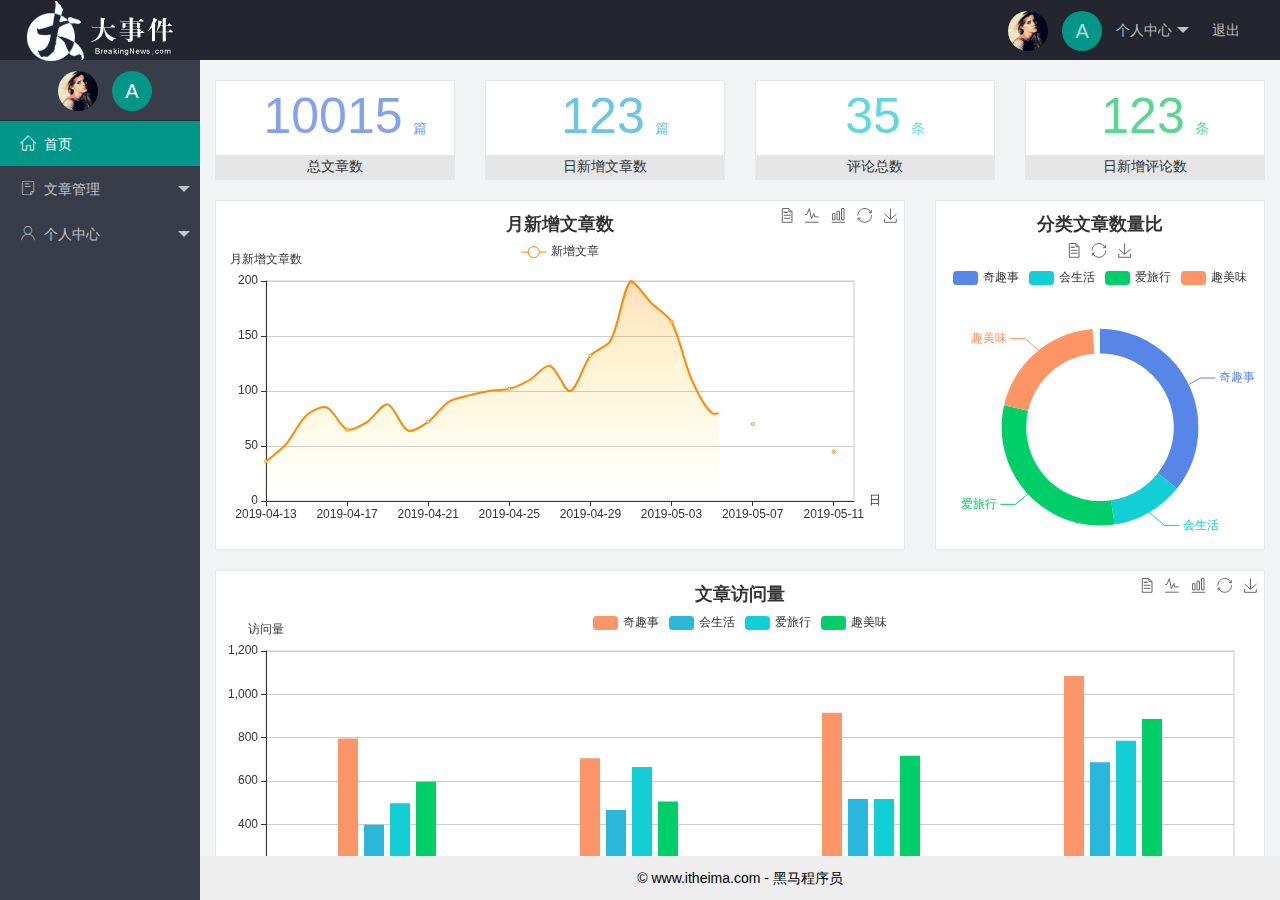
==== commit ac54c237: "个人中心模块完成" ====
--- a/index.html
+++ b/index.html
@@ -23,9 +23,9 @@
               个人中心
             </a>
             <dl class="layui-nav-child">
-                <dd><a href="javascript:;">基本资料</a></dd>
-                <dd><a href="javascript:;">更换头像</a></dd>
-                <dd><a href="javascript:;">重置密码</a></dd>
+              <dd><a href="/user/user_info.html" target="fm">基本资料</a></dd>
+              <dd><a href="/user/user_avatar.html" target="fm">更换头像</a></dd>
+              <dd><a href="/user/user_pwd.html" target="fm">重置密码</a></dd>
             </dl>
           </li>
           <li class="layui-nav-item"><a href="javascript:;" id="btnLogout">退出</a></li>
@@ -55,9 +55,9 @@
             <li class="layui-nav-item">
                 <a href="javascript:;"><i class="iconfont icon-user"></i>个人中心</a>
                 <dl class="layui-nav-child">
-                  <dd><a href="javascript:;"><i class="layui-icon layui-icon-app"></i>基本资料</a></dd>
-                  <dd><a href="javascript:;"><i class="layui-icon layui-icon-app"></i>更换头像</a></dd>
-                  <dd><a href="javascript:;"><i class="layui-icon layui-icon-app"></i>重置密码</a></dd>
+                  <dd><a href="/user/user_info.html" target="fm"><i class="layui-icon layui-icon-app"></i>基本资料</a></dd>
+                  <dd><a href="/user/user_avatar.html" target="fm"><i class="layui-icon layui-icon-app"></i>更换头像</a></dd>
+                  <dd><a href="/user/user_pwd.html" target="fm"><i class="layui-icon layui-icon-app"></i>重置密码</a></dd>
                 </dl>
               </li>
           </ul>
--- a/assets/css/index.css
+++ b/assets/css/index.css
@@ -22,6 +22,7 @@
   height: 60px;
   line-height: 60px;
   text-align: center;
+  user-select: none;
 }
 .layui-side-scroll .userinfo {
     border-bottom: 1px solid #282b33;
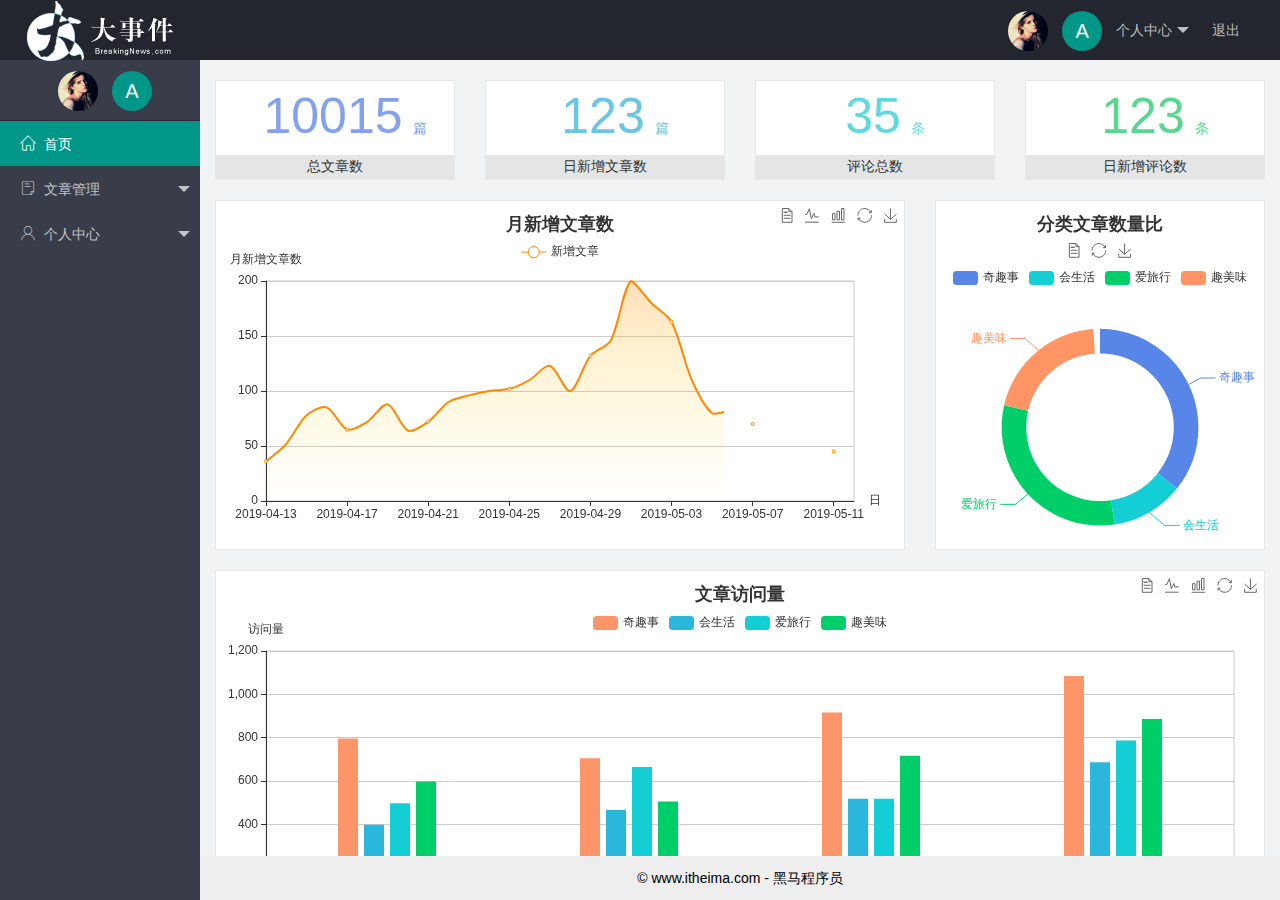
==== commit 09e72660: "提交文章分类文件" ====
--- a/index.html
+++ b/index.html
@@ -23,9 +23,9 @@
               个人中心
             </a>
             <dl class="layui-nav-child">
-              <dd><a href="/user/user_info.html" target="fm">基本资料</a></dd>
-              <dd><a href="/user/user_avatar.html" target="fm">更换头像</a></dd>
-              <dd><a href="/user/user_pwd.html" target="fm">重置密码</a></dd>
+                <dd><a href="javascript:;">基本资料</a></dd>
+                <dd><a href="javascript:;">更换头像</a></dd>
+                <dd><a href="javascript:;">重置密码</a></dd>
             </dl>
           </li>
           <li class="layui-nav-item"><a href="javascript:;" id="btnLogout">退出</a></li>
@@ -47,7 +47,7 @@
             <li class="layui-nav-item">
               <a href="javascript:;"><i class="iconfont icon-16"></i>文章管理</a>
               <dl class="layui-nav-child">
-                <dd><a href="javascript:;"><i class="layui-icon layui-icon-app"></i> 文章类别</a></dd>
+                <dd><a href="/article/article_cate.html" target="fm"><i class="layui-icon layui-icon-app"></i> 文章类别</a></dd>
                 <dd><a href="javascript:;"><i class="layui-icon layui-icon-app"></i>文章列表</a></dd>
                 <dd><a href="javascript:;"><i class="layui-icon layui-icon-app"></i>发布文章</a></dd>
               </dl>
@@ -55,9 +55,9 @@
             <li class="layui-nav-item">
                 <a href="javascript:;"><i class="iconfont icon-user"></i>个人中心</a>
                 <dl class="layui-nav-child">
-                  <dd><a href="/user/user_info.html" target="fm"><i class="layui-icon layui-icon-app"></i>基本资料</a></dd>
-                  <dd><a href="/user/user_avatar.html" target="fm"><i class="layui-icon layui-icon-app"></i>更换头像</a></dd>
-                  <dd><a href="/user/user_pwd.html" target="fm"><i class="layui-icon layui-icon-app"></i>重置密码</a></dd>
+                  <dd><a href="javascript:;"><i class="layui-icon layui-icon-app"></i>基本资料</a></dd>
+                  <dd><a href="javascript:;"><i class="layui-icon layui-icon-app"></i>更换头像</a></dd>
+                  <dd><a href="javascript:;"><i class="layui-icon layui-icon-app"></i>重置密码</a></dd>
                 </dl>
               </li>
           </ul>
--- a/assets/css/index.css
+++ b/assets/css/index.css
@@ -22,7 +22,6 @@
   height: 60px;
   line-height: 60px;
   text-align: center;
-  user-select: none;
 }
 .layui-side-scroll .userinfo {
     border-bottom: 1px solid #282b33;
@@ -44,4 +43,5 @@
      top: 10px; */
      vertical-align: middle;
      margin-right: 10px;
+     color :#fff;
 }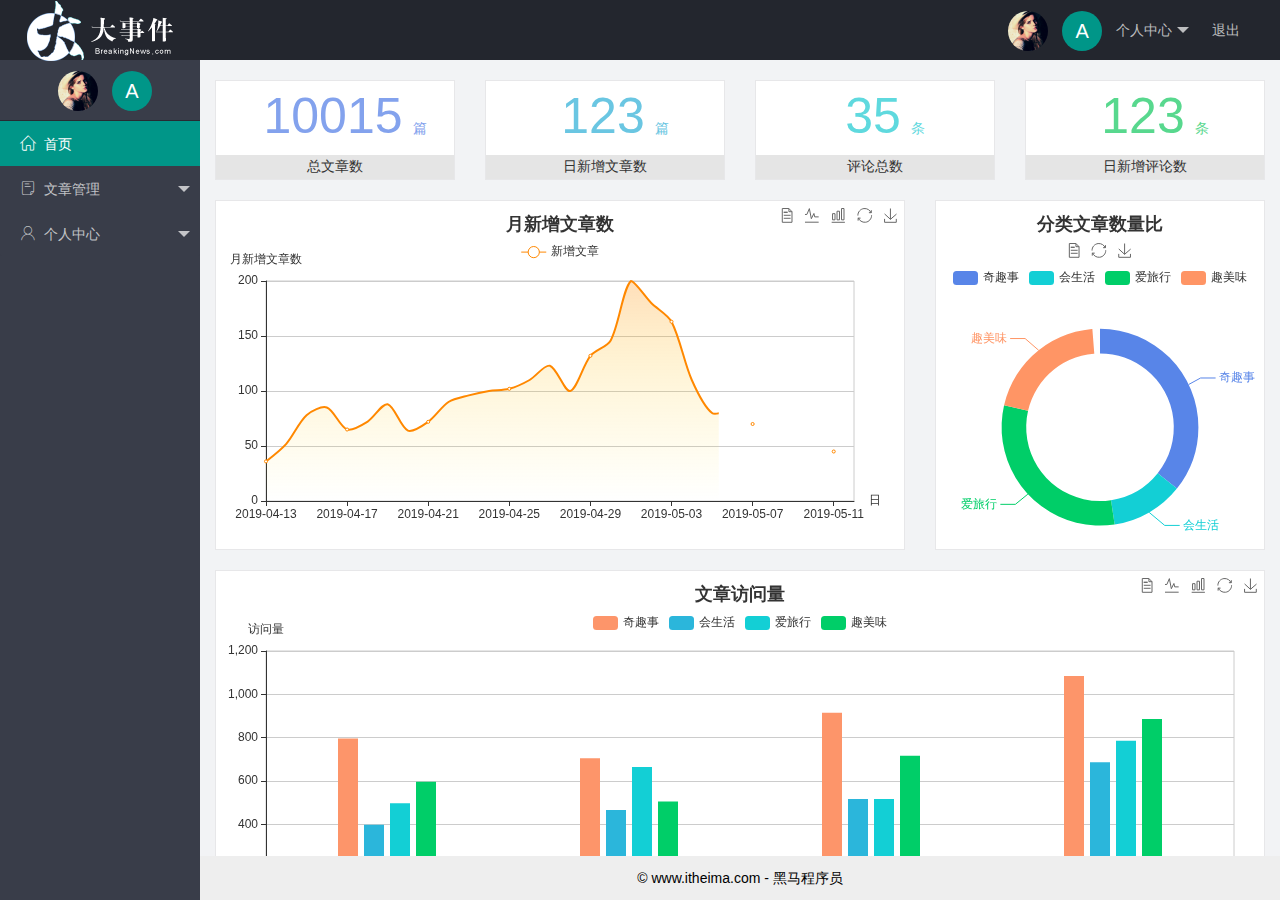
==== commit 050041c8: "修改了冲突" ====
--- a/index.html
+++ b/index.html
@@ -23,9 +23,9 @@
               个人中心
             </a>
             <dl class="layui-nav-child">
-                <dd><a href="javascript:;">基本资料</a></dd>
-                <dd><a href="javascript:;">更换头像</a></dd>
-                <dd><a href="javascript:;">重置密码</a></dd>
+              <dd><a href="/user/user_info.html" target="fm">基本资料</a></dd>
+              <dd><a href="/user/user_avatar.html" target="fm">更换头像</a></dd>
+              <dd><a href="/user/user_pwd.html" target="fm">重置密码</a></dd>
             </dl>
           </li>
           <li class="layui-nav-item"><a href="javascript:;" id="btnLogout">退出</a></li>
@@ -55,9 +55,9 @@
             <li class="layui-nav-item">
                 <a href="javascript:;"><i class="iconfont icon-user"></i>个人中心</a>
                 <dl class="layui-nav-child">
-                  <dd><a href="javascript:;"><i class="layui-icon layui-icon-app"></i>基本资料</a></dd>
-                  <dd><a href="javascript:;"><i class="layui-icon layui-icon-app"></i>更换头像</a></dd>
-                  <dd><a href="javascript:;"><i class="layui-icon layui-icon-app"></i>重置密码</a></dd>
+                  <dd><a href="/user/user_info.html" target="fm"><i class="layui-icon layui-icon-app"></i>基本资料</a></dd>
+                  <dd><a href="/user/user_avatar.html" target="fm"><i class="layui-icon layui-icon-app"></i>更换头像</a></dd>
+                  <dd><a href="/user/user_pwd.html" target="fm"><i class="layui-icon layui-icon-app"></i>重置密码</a></dd>
                 </dl>
               </li>
           </ul>
--- a/assets/css/index.css
+++ b/assets/css/index.css
@@ -22,6 +22,7 @@
   height: 60px;
   line-height: 60px;
   text-align: center;
+  user-select: none;
 }
 .layui-side-scroll .userinfo {
     border-bottom: 1px solid #282b33;
